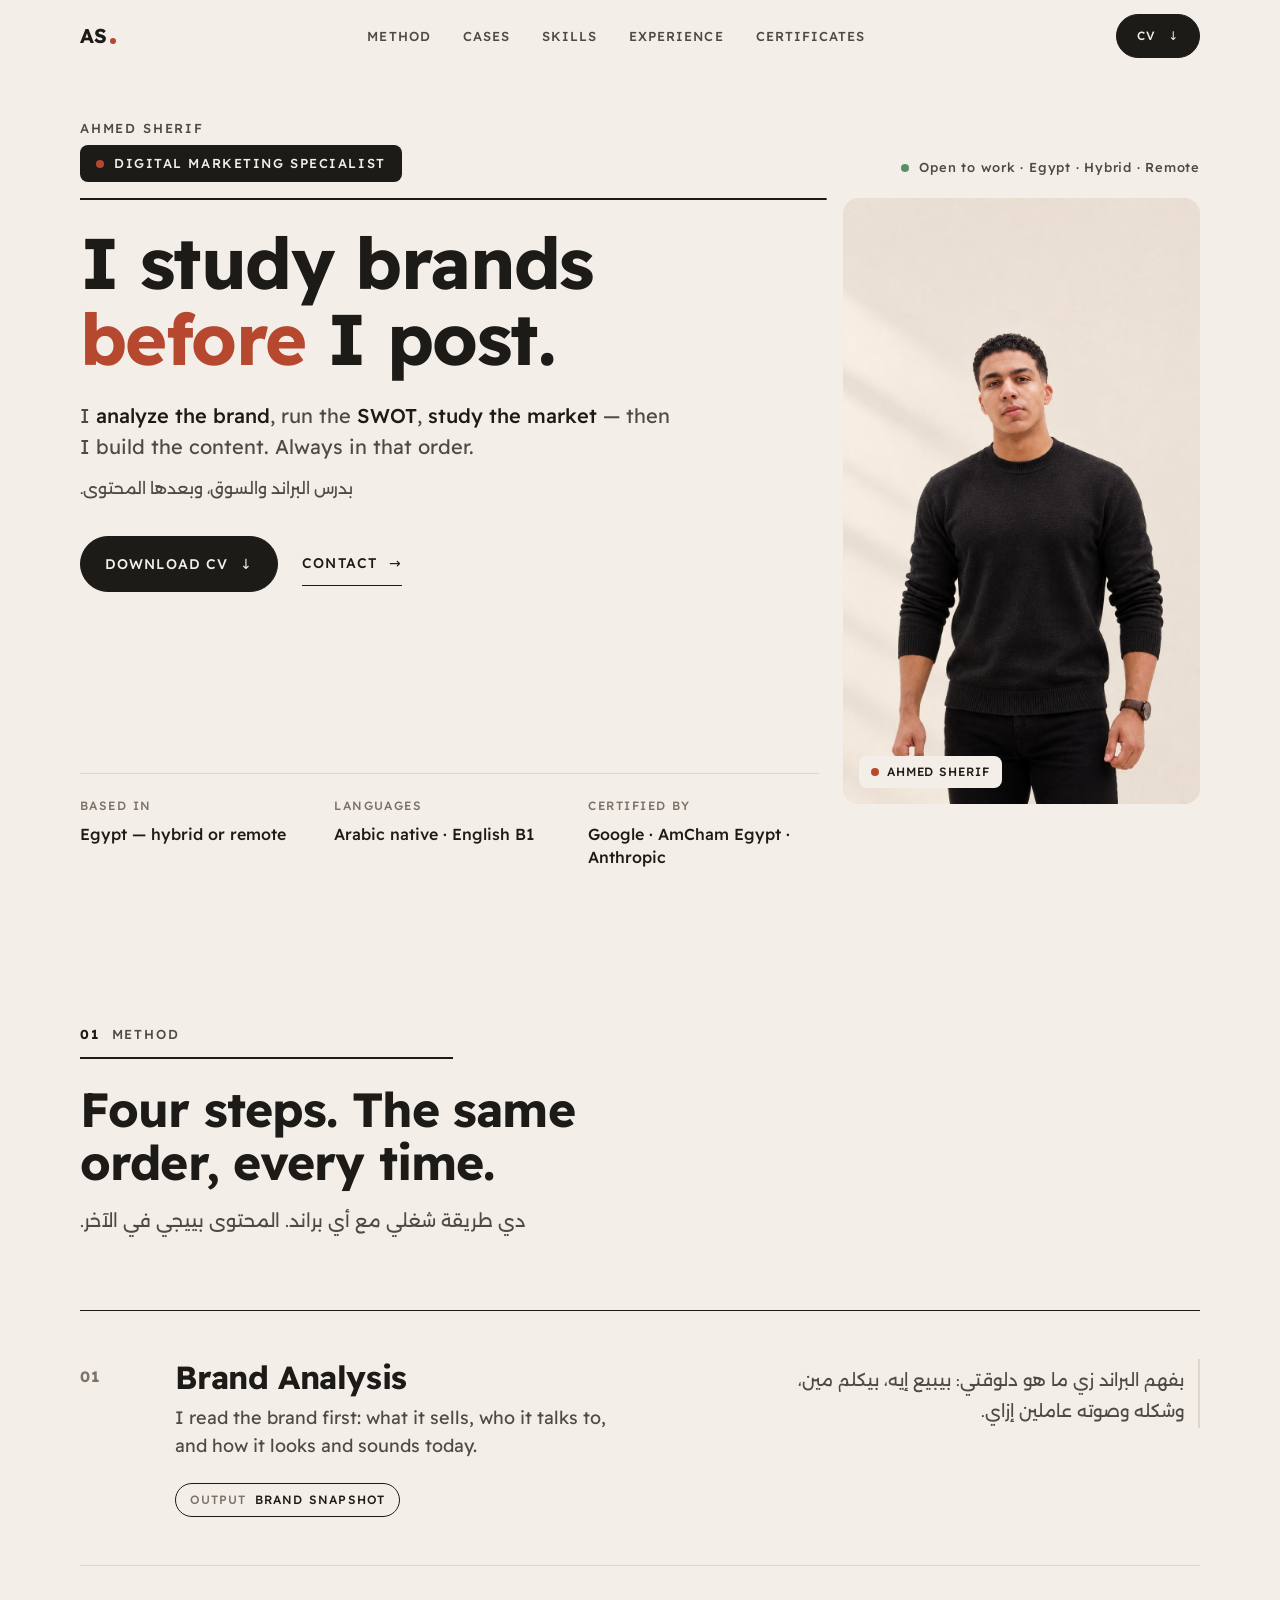
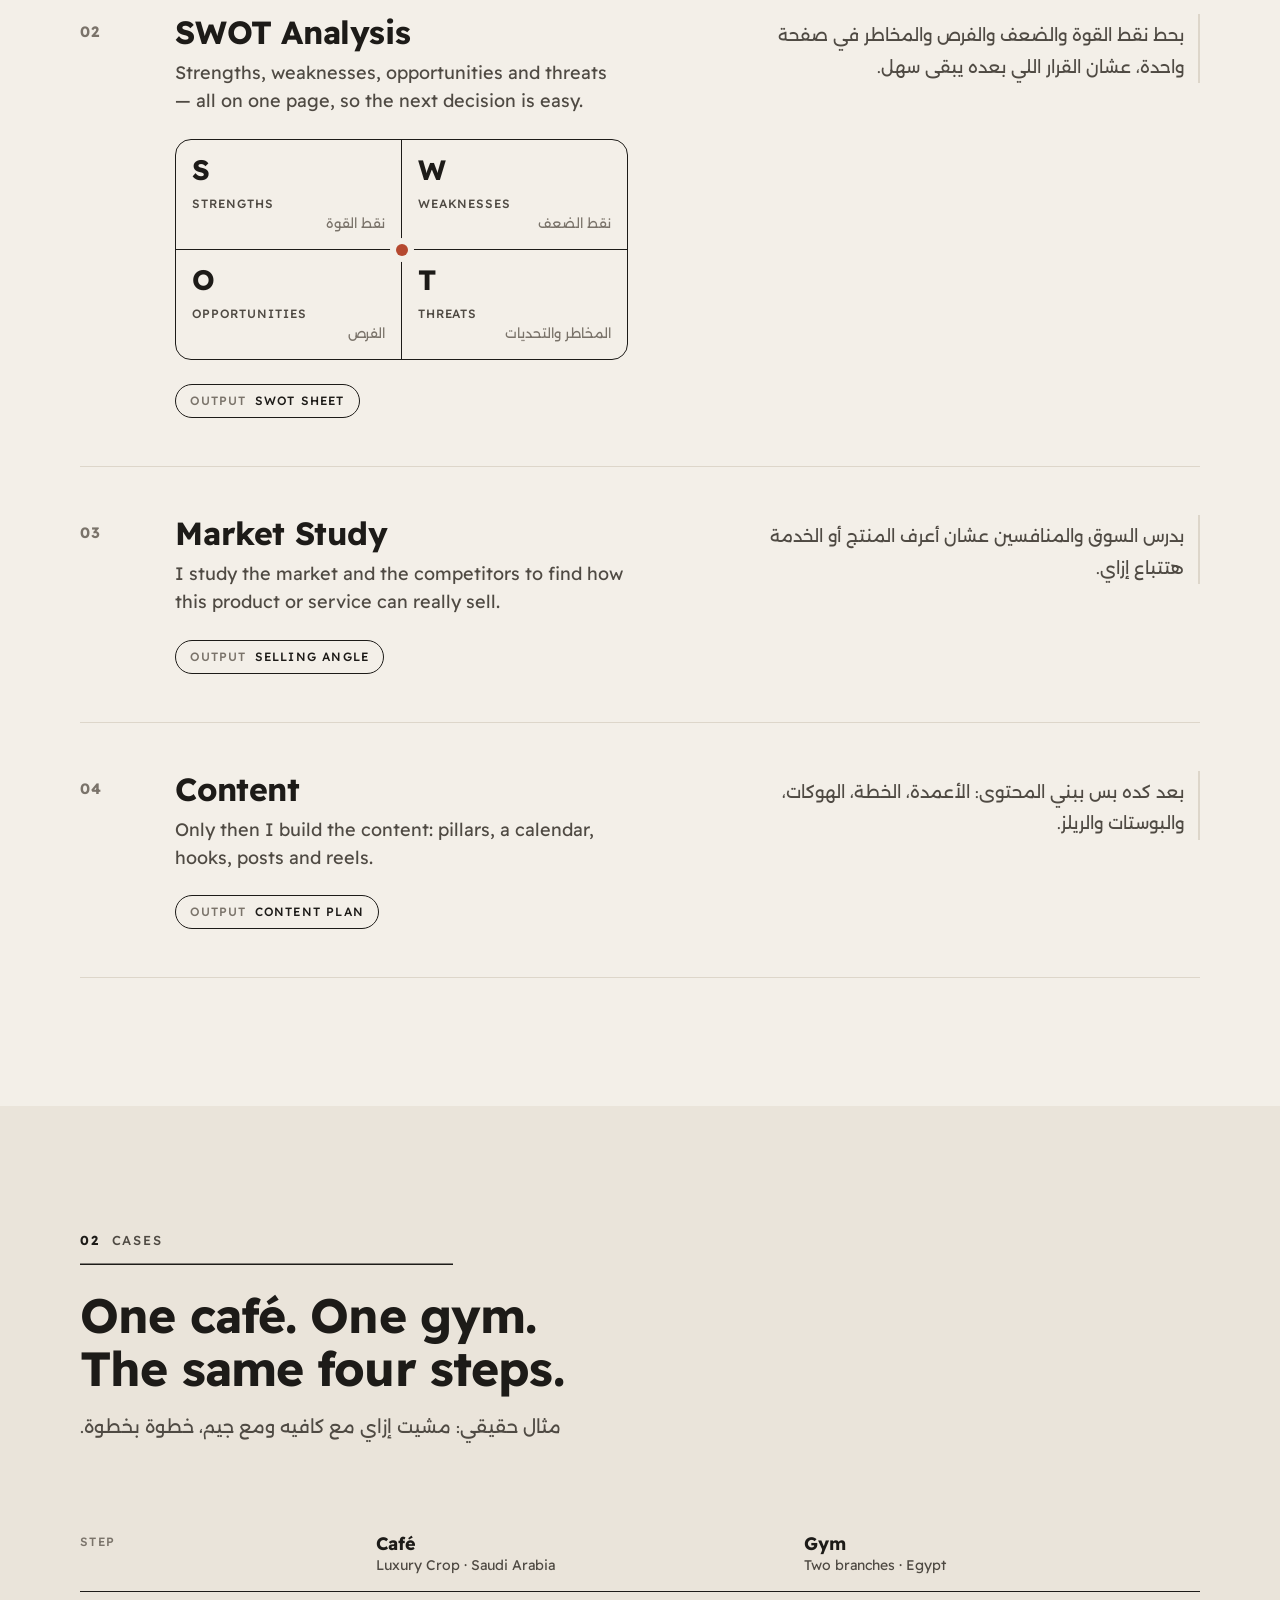
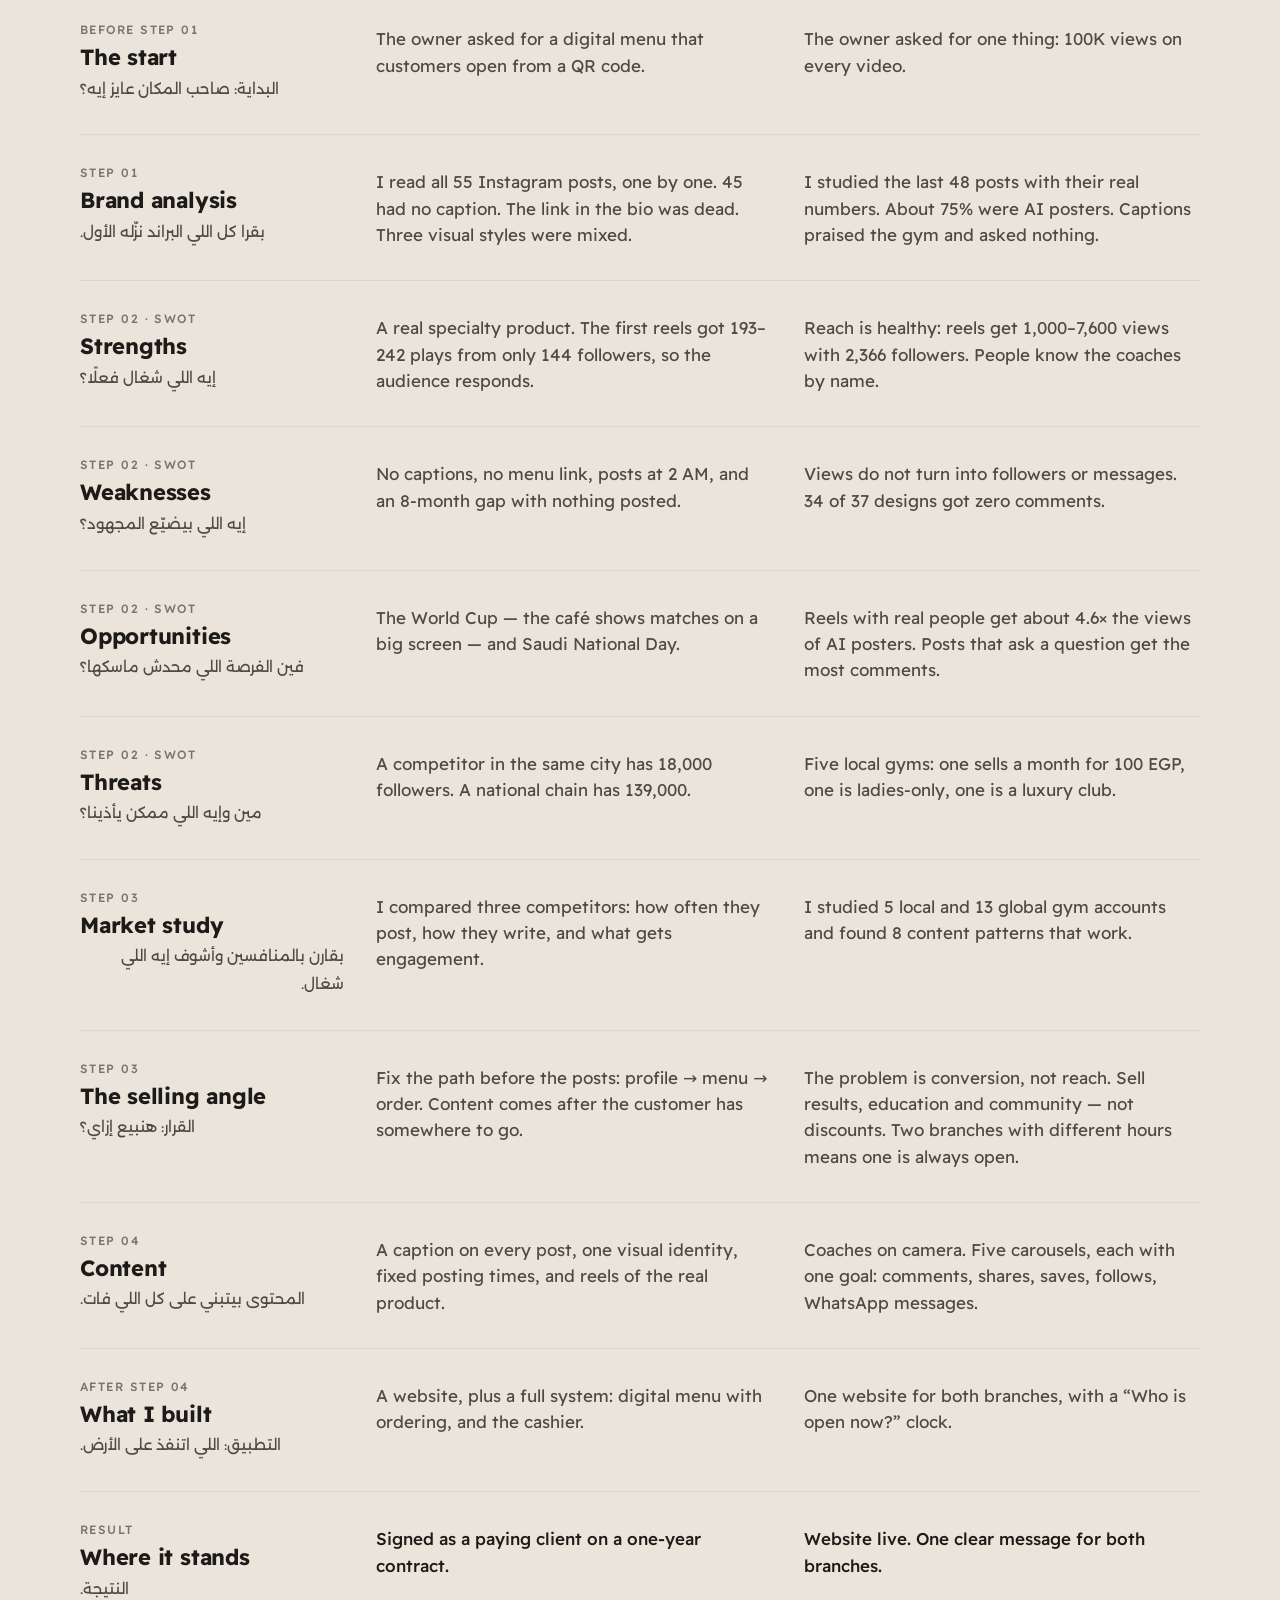
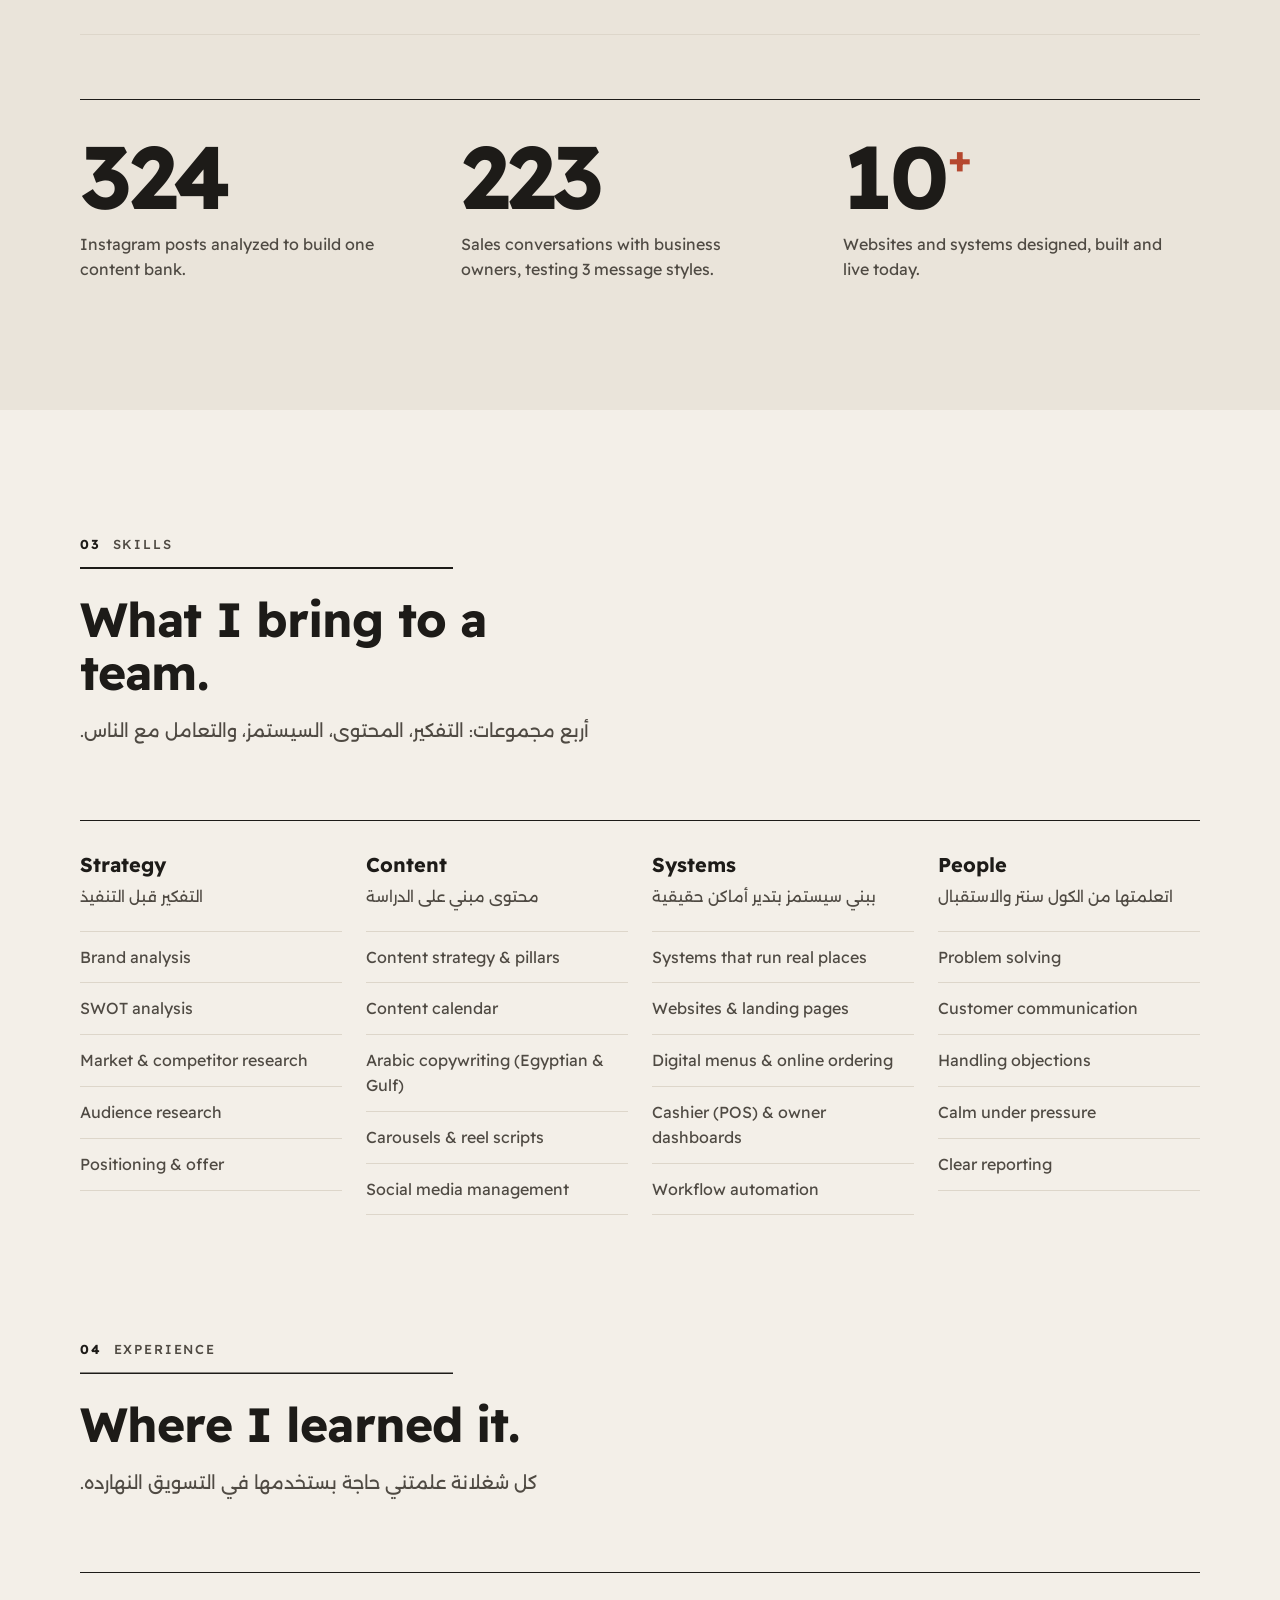
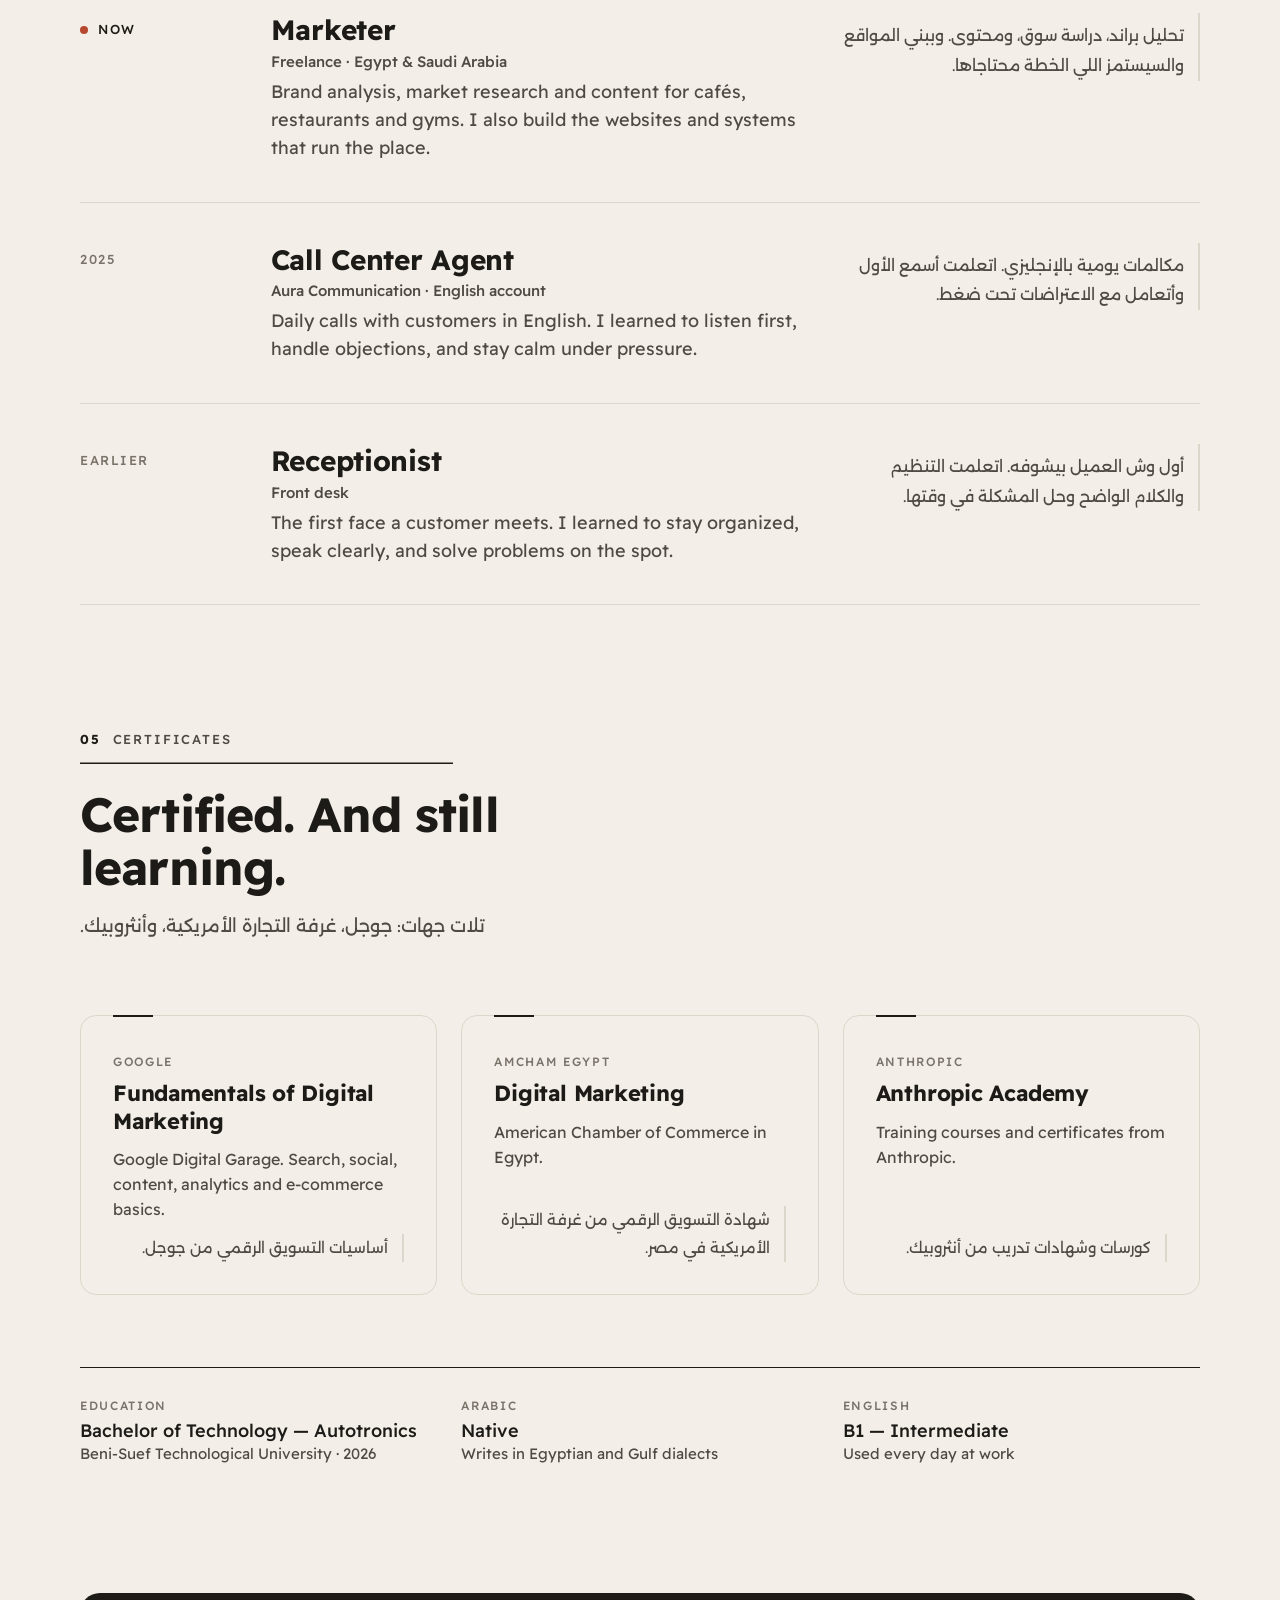
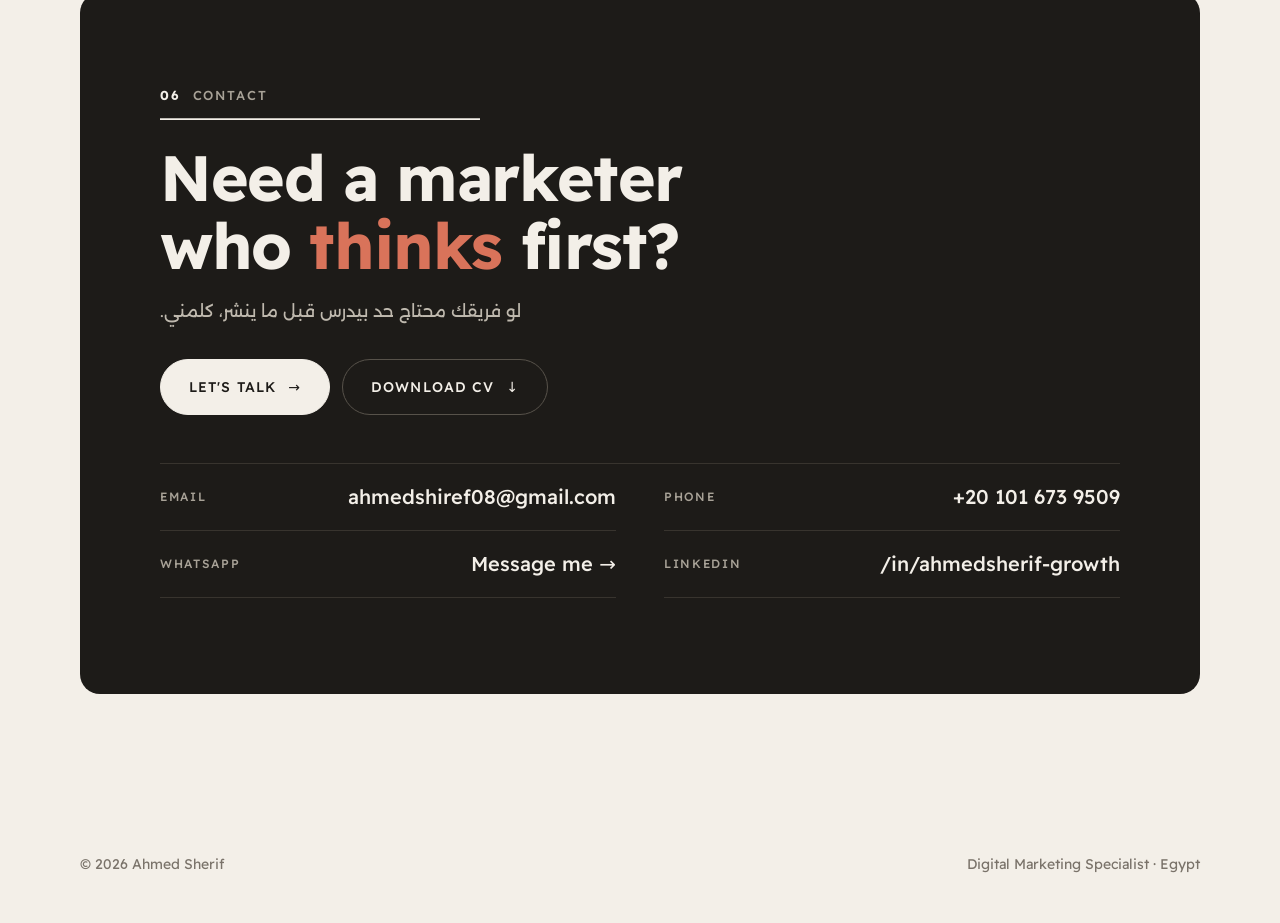
==== index.html @ 87a7d6fd "Ahmed Sherif — CV site (Digital Marketing Specialist) Co-Authored-By: Claude Sonnet 5.5 <noreply@ant" ====
<!doctype html>
<html lang="en" dir="ltr">
<head>
<meta charset="utf-8">
<meta name="viewport" content="width=device-width, initial-scale=1">
<title>Ahmed Sherif — Digital Marketing Specialist</title>
<meta name="description" content="Digital Marketing Specialist. I analyze the brand, run the SWOT, study the market, then build the content.">
<meta property="og:title" content="Ahmed Sherif — Digital Marketing Specialist">
<meta property="og:description" content="I study brands before I post. Brand analysis, SWOT, market study, then content.">
<meta property="og:type" content="profile">
<meta property="og:url" content="https://a7madshiref001-ctrl.github.io/ahmed-sherif-cv/">
<meta property="og:image" content="https://a7madshiref001-ctrl.github.io/ahmed-sherif-cv/assets/portrait.jpg">
<meta name="twitter:card" content="summary_large_image">
<meta name="theme-color" content="#F3EFE8">
<link rel="icon" href="data:image/svg+xml,%3Csvg xmlns='http://www.w3.org/2000/svg' viewBox='0 0 64 64'%3E%3Crect width='64' height='64' rx='14' fill='%231D1B18'/%3E%3Ctext x='12' y='43' font-family='Arial' font-weight='700' font-size='28' fill='%23F3EFE8'%3EAS%3C/text%3E%3Ccircle cx='53' cy='41' r='4' fill='%23B5482F'/%3E%3C/svg%3E">
<link rel="preload" href="assets/fonts/readexpro-latin-3.woff2" as="font" type="font/woff2" crossorigin>
<link rel="stylesheet" href="assets/fonts/fonts.css">
<script>document.documentElement.classList.add('js')</script>
<style>
:root{
  --black:#1D1B18; --bg:#F3EFE8; --accent:#B5482F;
  --text-2:#4F4A43; --caption:#7A736A; --surface:#EAE4DA; --line:#DDD6CA;
  --en:'Readex Pro',system-ui,-apple-system,'Segoe UI',sans-serif;
  --ar:'Alexandria','Readex Pro',system-ui,sans-serif;
  --m:24px; --container:1280px; --r:16px;
  --ease:cubic-bezier(.2,.7,.2,1);
}
@media (min-width:768px){:root{--m:60px}}
@media (min-width:1200px){:root{--m:80px}}

*,*::before,*::after{box-sizing:border-box}
html{scroll-behavior:smooth;-webkit-text-size-adjust:100%}
body{margin:0;background:var(--bg);color:var(--black);font-family:var(--en);font-size:18px;line-height:1.55;-webkit-font-smoothing:antialiased;overflow-x:hidden}
img{display:block;max-width:100%}
a{color:inherit;text-decoration:none}
h1,h2,h3,p,ul,ol,dl,dd,figure{margin:0;padding:0}
ul,ol{list-style:none}
:focus-visible{outline:2px solid var(--black);outline-offset:4px;border-radius:4px}
::selection{background:var(--black);color:var(--bg)}

.wrap{max-width:var(--container);margin-inline:auto;padding-inline:var(--m)}
.ar{font-family:var(--ar);direction:rtl;unicode-bidi:isolate;line-height:1.85;color:var(--text-2);font-size:16px}
.dot{display:inline-block;width:8px;height:8px;border-radius:50%;background:var(--accent);flex:none}

/* ───────── buttons ───────── */
.btn{display:inline-flex;align-items:center;gap:12px;min-height:56px;padding:0 28px;border-radius:999px;font:500 14px/1 var(--en);letter-spacing:.08em;text-transform:uppercase;white-space:nowrap;transition:background .25s var(--ease),color .25s var(--ease),border-color .25s var(--ease)}
.btn-primary{background:var(--black);color:var(--bg);border:1px solid var(--black)}
.btn-primary:hover{background:transparent;color:var(--black)}
.btn-ghost{border:1px solid var(--black)}
.btn-ghost:hover{background:var(--black);color:var(--bg)}
.btn-text{padding:0;min-height:44px;border-radius:0;border-bottom:1px solid var(--black)}
.btn .arw{display:inline-block;transition:transform .25s var(--ease)}
.btn:hover .arw{transform:translateX(4px)}
.btn:hover .arw.dn{transform:translateY(3px)}

/* ───────── nav ───────── */
.nav{position:fixed;inset:0 0 auto 0;z-index:50;transition:background .3s,border-color .3s;border-bottom:1px solid transparent}
.nav.stuck{background:rgba(243,239,232,.95);backdrop-filter:blur(8px);-webkit-backdrop-filter:blur(8px);border-color:var(--line)}
.nav .wrap{display:flex;align-items:center;justify-content:space-between;height:72px}
.mark{font:700 20px/1 var(--en);letter-spacing:.01em;display:inline-flex;align-items:baseline;gap:3px;min-height:44px;align-items:center}
.mark i{width:6px;height:6px;border-radius:50%;background:var(--accent);display:inline-block;transform:translateY(5px)}
.nav-links{display:none;gap:32px;font:500 13px/1 var(--en);letter-spacing:.08em;text-transform:uppercase}
.nav-links a{padding:16px 0;position:relative;color:var(--text-2);transition:color .2s}
.nav-links a:hover,.nav-links a.on{color:var(--black)}
.nav-links a.on::after{content:"";position:absolute;left:0;right:0;bottom:8px;height:2px;background:var(--accent)}
.nav .btn{min-height:44px;padding:0 20px;font-size:12px}
@media (min-width:960px){.nav-links{display:flex}}

/* ───────── hero ───────── */
.hero{position:relative;min-height:100vh;min-height:100svh;display:flex;flex-direction:column}
.hero>.wrap{width:100%}
.hero-top{height:22vh;height:22svh;min-height:176px;display:flex;align-items:flex-end;padding-bottom:16px}
.hero-top .wrap{width:100%;display:flex;align-items:flex-end;justify-content:space-between;gap:16px;flex-wrap:wrap}
.id{display:flex;flex-direction:column;gap:10px;align-items:flex-start}
.id-name{font:500 13px/1 var(--en);letter-spacing:.14em;text-transform:uppercase;color:var(--text-2)}
.label{display:inline-flex;align-items:center;gap:10px;background:var(--black);color:var(--bg);font:500 12px/1 var(--en);letter-spacing:.09em;white-space:nowrap;text-transform:uppercase;padding:11px 14px;border-radius:8px}
.status{display:none;align-items:center;gap:10px;font:500 13px/1 var(--en);letter-spacing:.06em;color:var(--text-2);padding-bottom:8px}
.status .dot{background:#5C8F68;animation:pulse 2.8s infinite}
@keyframes pulse{0%{box-shadow:0 0 0 0 rgba(92,143,104,.4)}70%,100%{box-shadow:0 0 0 8px rgba(92,143,104,0)}}
@media (min-width:768px){.status{display:inline-flex}.label{font-size:13px;padding:12px 16px;letter-spacing:.12em}}

.anchor{height:2px;background:var(--black);width:66.666%;transform-origin:left center}
.js .anchor{clip-path:inset(0 100% 0 0);transition:clip-path 1.1s var(--ease)}
.js .anchor.in{clip-path:inset(0 0 0 0)}

.hero-body{flex:1;display:grid;gap:40px;padding-top:24px;padding-bottom:48px;align-content:start}
.hero h1{font:700 clamp(40px,10.6vw,56px)/1.06 var(--en);letter-spacing:-.022em;max-width:11ch}
.hero h1 em{font-style:normal;color:var(--accent)}
.hero-sub{margin-top:24px;font-size:18px;line-height:1.55;color:var(--text-2);max-width:34em}
.hero-sub b{color:var(--black);font-weight:500}
.hero .ar{margin-top:12px;width:fit-content;max-width:100%}
.hero-cta{margin-top:32px;display:flex;flex-wrap:wrap;gap:16px 24px;align-items:center}
.hero-cta .btn-primary{padding:0 24px}
@media (max-width:399px){.hero-cta{gap:16px 18px}.hero-cta .btn-primary{padding:0 20px;gap:10px}}
.photo{position:relative;border-radius:var(--r);overflow:hidden;background:#EAE0D5;aspect-ratio:4/5;max-width:520px}
.photo img{width:100%;height:100%;object-fit:cover;object-position:50% 18%}
.photo figcaption{position:absolute;left:16px;bottom:16px;display:inline-flex;align-items:center;gap:8px;background:var(--bg);color:var(--black);font:500 12px/1 var(--en);letter-spacing:.08em;text-transform:uppercase;padding:10px 12px;border-radius:8px}

@media (min-width:960px){
  .hero-body{grid-template-columns:repeat(12,1fr);column-gap:24px;row-gap:0;padding-top:0;padding-bottom:0}
  .hero-text{grid-column:1 / span 8;grid-row:1;padding-top:24px;padding-bottom:40px}
  .hero h1{font-size:clamp(52px,5.6vw,76px);max-width:11.5ch}
  .hero-sub{font-size:20px;max-width:30em}
  .hero-photo{grid-column:9 / span 4;grid-row:1 / span 2;margin-top:-2px;display:flex}
  .hero-body{grid-template-rows:1fr auto}
  .photo{aspect-ratio:auto;max-width:none;width:100%;height:calc(78vh - 96px);height:calc(78svh - 96px);min-height:400px;max-height:640px}
  .photo img{object-position:50% 10%}
}

.facts{border-top:1px solid var(--line);display:grid;grid-template-columns:1fr}
.facts div{padding:20px 0;border-bottom:1px solid var(--line);display:flex;justify-content:space-between;gap:24px;align-items:baseline}
.facts dt{font:500 12px/1.4 var(--en);letter-spacing:.12em;text-transform:uppercase;color:var(--caption);white-space:nowrap;flex:none}
.facts dd{font:500 15px/1.4 var(--en);text-align:right}
@media (min-width:960px){
  .facts{grid-column:1 / span 8;grid-row:2;grid-template-columns:repeat(3,1fr);column-gap:24px;align-self:end}
  .facts div{flex-direction:column;justify-content:flex-start;gap:8px;border-bottom:0;padding:24px 0 32px}
  .facts dd{text-align:left;font-size:16px}
}

/* ───────── sections ───────── */
section{padding-block:64px;scroll-margin-top:72px}
@media (min-width:960px){section{padding-block:128px}}
.sec-head{margin-bottom:40px}
.sec-tag{display:flex;align-items:center;gap:12px;font:500 13px/1 var(--en);letter-spacing:.14em;text-transform:uppercase;color:var(--text-2);margin-bottom:16px}
.sec-tag b{font-weight:700;color:var(--black)}
.sec-head .anchor{width:33.333%;min-width:120px}
.sec-head h2{margin-top:24px;font:700 clamp(30px,7.4vw,48px)/1.1 var(--en);letter-spacing:-.018em;max-width:16ch}
.sec-head h2 em{font-style:normal}
.sec-head .ar{margin-top:16px;width:fit-content;max-width:36em;font-size:17px}
@media (min-width:960px){.sec-head{margin-bottom:72px}.sec-head .ar{font-size:18px}}

/* ───────── 01 method ───────── */
.steps{border-top:1px solid var(--black)}
.step{display:grid;gap:16px;border-bottom:1px solid var(--line);position:relative}
.step-n{font:700 15px/1 var(--en);letter-spacing:.08em;color:var(--caption);display:flex;align-items:center;gap:10px}
.step-n::after{content:"";width:24px;height:1px;background:var(--caption)}
.step h3{font:700 clamp(24px,5.6vw,32px)/1.15 var(--en);letter-spacing:-.012em}
.step p.en{color:var(--text-2);max-width:30em;margin-top:8px}
.note{text-align:right;border-inline-start:2px solid var(--line);padding-inline-start:14px}
.step{padding:28px 0}
.out{display:inline-flex;align-items:center;gap:8px;font:500 12px/1 var(--en);letter-spacing:.1em;text-transform:uppercase;border:1px solid var(--black);border-radius:999px;padding:10px 14px;width:fit-content;height:fit-content;white-space:nowrap}
.out span{color:var(--caption)}
@media (min-width:960px){
  .step{grid-template-columns:repeat(12,1fr);column-gap:24px;padding:48px 0;align-items:start;transition:background .3s}
  .step{row-gap:24px}
  .step-n{grid-column:1 / span 1;grid-row:1;padding-top:10px}
  .step-n::after{display:none}
  .step-main{grid-column:2 / span 5;grid-row:1}
  .step .ar{grid-column:8 / span 5;grid-row:1;padding-top:6px;font-size:17px}
  .step .out{grid-column:2 / span 5;grid-row:2}
  .step::before{content:"";position:absolute;left:0;top:-1px;height:2px;width:0;background:var(--accent);transition:width .5s var(--ease)}
  .step:hover::before{width:calc(100% / 12)}
}

.swot{margin-top:24px;display:grid;grid-template-columns:1fr 1fr;border:1px solid var(--black);border-radius:var(--r);position:relative;overflow:hidden;max-width:480px;background:var(--bg)}
.swot div{padding:16px;min-height:104px;display:flex;flex-direction:column;justify-content:space-between;gap:12px}
.swot div:nth-child(odd){border-right:1px solid var(--black)}
.swot div:nth-child(-n+2){border-bottom:1px solid var(--black)}
.swot b{font:700 28px/1 var(--en)}
.swot span{font:500 12px/1.3 var(--en);letter-spacing:.08em;text-transform:uppercase;color:var(--text-2)}
.swot small{display:block;font:400 13px/1.5 var(--ar);direction:rtl;text-align:right;color:var(--caption);letter-spacing:0;text-transform:none;margin-top:2px}
.swot::after{content:"";position:absolute;left:50%;top:50%;width:12px;height:12px;border-radius:50%;background:var(--accent);transform:translate(-50%,-50%);box-shadow:0 0 0 6px var(--bg)}

/* ───────── 02 proof ───────── */
.stats{display:grid;grid-template-columns:1fr;border-top:1px solid var(--black)}
.stat{padding:28px 0;border-bottom:1px solid var(--line)}
.stat b{display:block;font:700 clamp(56px,15vw,88px)/1 var(--en);letter-spacing:-.03em}
.stat b sup{font-size:.45em;color:var(--accent);vertical-align:top;position:relative;top:.18em;margin-left:2px}
.stat p{margin-top:12px;color:var(--text-2);max-width:20em;font-size:16px}
@media (min-width:768px){
  .stats{grid-template-columns:repeat(3,1fr);column-gap:24px}
  .stat{border-bottom:0;padding:32px 0 0}
}
.ptable{border-top:1px solid var(--black)}
.pt-switch{position:sticky;top:72px;z-index:5;display:grid;grid-template-columns:1fr 1fr;gap:6px;padding:10px 0;background:var(--surface);border-bottom:1px solid var(--line)}
.pt-switch button{appearance:none;border:1px solid var(--black);background:transparent;color:var(--black);font:500 13px/1 var(--en);letter-spacing:.1em;text-transform:uppercase;min-height:44px;border-radius:999px;cursor:pointer;transition:background .2s,color .2s}
.pt-switch button[aria-pressed="true"]{background:var(--black);color:var(--bg)}
html:not(.js) .pt-switch{display:none}
.pt-head{display:none}
.pt-row{padding:24px 0;border-bottom:1px solid var(--line)}
.pt-k{display:block;font:500 12px/1 var(--en);letter-spacing:.12em;text-transform:uppercase;color:var(--caption)}
.pt-step h3{font:700 22px/1.2 var(--en);letter-spacing:-.01em;margin-top:8px}
.pt-step .ar{font-size:15px;margin-top:4px;width:fit-content;max-width:100%}
.pt-cell{margin-top:14px}
.pt-cell p{color:var(--text-2);font-size:17px;line-height:1.55}
.pt-lab{display:inline-block;font:500 12px/1 var(--en);letter-spacing:.12em;text-transform:uppercase;color:var(--black);margin-bottom:6px}
.pt-result .pt-cell p{color:var(--black);font-weight:500}
@media (max-width:899px){
  .ptable[data-show="cafe"] .c-gym,.ptable[data-show="gym"] .c-cafe{display:none}
  .ptable[data-show] .pt-lab{display:none}
}
@media (min-width:900px){
  .pt-switch{display:none}
  .pt-head,.pt-row{display:grid;grid-template-columns:minmax(0,3fr) minmax(0,4.5fr) minmax(0,4.5fr);column-gap:32px}
  .pt-head{position:sticky;top:72px;z-index:5;background:var(--surface);padding:16px 0;border-bottom:1px solid var(--black);font:400 14px/1.4 var(--en);color:var(--text-2)}
  .pt-head span:first-child{font:500 12px/1.6 var(--en);letter-spacing:.12em;text-transform:uppercase;color:var(--caption)}
  .pt-head b{display:block;font:700 18px/1.3 var(--en);color:var(--black)}
  .pt-row{padding:32px 0;align-items:start}
  .pt-cell{margin-top:0;padding-top:2px}
  .pt-lab{display:none}
  .ptable{border-top:0}
}

/* ───────── 03 skills ───────── */
.skills{display:grid;gap:40px;border-top:1px solid var(--black);padding-top:32px}
.skill h3{font:700 20px/1.2 var(--en);display:flex;align-items:center;gap:10px}
.skill .ar{font-size:15px;margin-top:6px;width:fit-content}
.skill ul{margin-top:20px}
.skill li{padding:13px 0;border-bottom:1px solid var(--line);font-size:16px;color:var(--text-2)}
.skill li:first-child{border-top:1px solid var(--line)}
@media (min-width:640px){.skills{grid-template-columns:repeat(2,1fr);column-gap:24px}}
@media (min-width:1100px){.skills{grid-template-columns:repeat(4,1fr)}}

/* ───────── 04 experience ───────── */
.xp{border-top:1px solid var(--black)}
.job{display:grid;gap:10px;padding:32px 0;border-bottom:1px solid var(--line)}
.job-when{font:500 13px/1 var(--en);letter-spacing:.12em;text-transform:uppercase;color:var(--caption);display:flex;align-items:center;gap:10px}
.job.now .job-when{color:var(--black)}
.job h3{font:700 clamp(22px,5.2vw,28px)/1.2 var(--en);letter-spacing:-.01em}
.job-where{font:500 15px/1.4 var(--en);color:var(--text-2);margin-top:4px}
.job p.en{color:var(--text-2);max-width:32em;margin-top:6px}
.job .ar{font-size:15px}
@media (min-width:960px){
  .job{grid-template-columns:repeat(12,1fr);column-gap:24px;padding:40px 0;align-items:start}
  .job-when{grid-column:1 / span 2;padding-top:10px}
  .job-main{grid-column:3 / span 6}
  .job .ar{grid-column:9 / span 4;padding-top:8px;font-size:16px}
}

/* ───────── 05 certificates ───────── */
.certs{display:grid;gap:24px}
.cert{border:1px solid var(--line);border-radius:var(--r);padding:24px;display:flex;flex-direction:column;gap:12px;position:relative;transition:border-color .3s}
.cert:hover{border-color:var(--black)}
.cert::before{content:"";position:absolute;left:24px;top:-1px;width:40px;height:2px;background:var(--black)}
.cert-by{font:500 12px/1 var(--en);letter-spacing:.14em;text-transform:uppercase;color:var(--caption);margin-top:8px}
.cert h3{font:700 22px/1.25 var(--en);letter-spacing:-.01em}
.cert p.en{color:var(--text-2);font-size:16px}
.cert .ar{margin-top:auto;font-size:15px}
@media (min-width:960px){.certs{grid-template-columns:repeat(3,1fr)}.cert{padding:32px;min-height:240px}.cert::before{left:32px}}
.edu{margin-top:48px;display:grid;gap:0;border-top:1px solid var(--black)}
.edu div{padding:24px 0;border-bottom:1px solid var(--line);display:grid;gap:6px;align-content:start}
.edu dt{font:500 12px/1 var(--en);letter-spacing:.14em;text-transform:uppercase;color:var(--caption)}
.edu dd{font:500 18px/1.4 var(--en)}
.edu dd small{display:block;font:400 15px/1.5 var(--en);color:var(--text-2)}
@media (min-width:960px){.edu{grid-template-columns:repeat(3,1fr);column-gap:24px;margin-top:72px}.edu div{border-bottom:0;padding:32px 0 0}}

/* ───────── 06 contact ───────── */
.cta{background:var(--black);color:var(--bg);border-radius:20px;padding:40px 20px;position:relative;overflow:hidden}
.cta .sec-tag{color:#A8A297}.cta .sec-tag b{color:var(--bg)}
.cta .anchor{background:var(--bg);width:33.333%;min-width:120px}
.cta h2{margin-top:24px;font:700 clamp(32px,8vw,64px)/1.06 var(--en);letter-spacing:-.022em;max-width:13ch}
.cta h2 em{font-style:normal;color:#D9735A}
.cta .ar{color:#BFB9AE;margin-top:16px;width:fit-content;font-size:17px}
.cta-row{margin-top:32px;display:flex;flex-wrap:wrap;gap:12px}
@media (max-width:479px){.cta-row .btn{flex:1 1 100%;justify-content:center}}
.cta .btn-primary{background:var(--bg);color:var(--black);border-color:var(--bg)}
.cta .btn-primary:hover{background:transparent;color:var(--bg)}
.cta .btn-ghost{border-color:#57524A;color:var(--bg)}
.cta .btn-ghost:hover{background:var(--bg);color:var(--black);border-color:var(--bg)}
.links{margin-top:48px;border-top:1px solid #38342E;display:grid}
.links a{display:flex;justify-content:space-between;align-items:center;gap:16px;padding:20px 0;border-bottom:1px solid #38342E;min-height:64px;transition:padding .3s var(--ease)}
.links a:hover{padding-left:12px}
.links span{font:500 12px/1 var(--en);letter-spacing:.14em;text-transform:uppercase;color:#A8A297}
.links b{font:500 clamp(14px,4vw,20px)/1.3 var(--en);text-align:right;overflow-wrap:anywhere;min-width:0}
.links span{flex:none}
@media (min-width:960px){.cta{padding:96px 80px}.links{grid-template-columns:repeat(2,1fr);column-gap:48px}}
footer{padding:32px 0 48px;font:400 14px/1.5 var(--en);color:var(--caption)}
footer .wrap{display:flex;justify-content:space-between;gap:16px;flex-wrap:wrap}

/* ───────── side index ───────── */
.rail{display:none}
@media (min-width:1360px){
  .rail{display:flex;flex-direction:column;gap:4px;position:fixed;right:20px;top:50%;transform:translateY(-50%);z-index:40}
  .rail a{font:500 11px/1 var(--en);letter-spacing:.06em;color:var(--caption);padding:9px 6px;display:flex;align-items:center;gap:8px;justify-content:flex-end;transition:color .2s}
  .rail a::after{content:"";width:8px;height:1px;background:currentColor;transition:width .3s var(--ease),background .2s}
  .rail a.on{color:var(--black)}
  .rail a.on::after{width:20px;height:2px;background:var(--accent)}
}

/* ───────── reveal ───────── */
.js .rv{opacity:0;transform:translateY(18px);transition:opacity .8s var(--ease),transform .8s var(--ease);transition-delay:var(--d,0s)}
.js .rv.in{opacity:1;transform:none}
@media (prefers-reduced-motion:reduce){
  html{scroll-behavior:auto}
  .js .rv,.js .anchor{opacity:1;transform:none;clip-path:none;transition:none}
  .status .dot{animation:none}
}
@media print{.nav,.rail{display:none}.js .rv,.js .anchor{opacity:1;transform:none;clip-path:none}}
</style>
</head>
<body>

<header class="nav" id="nav">
  <div class="wrap">
    <a class="mark" href="#top" aria-label="Ahmed Sherif — home">AS<i></i></a>
    <nav class="nav-links" aria-label="Sections">
      <a href="#method">Method</a>
      <a href="#proof">Cases</a>
      <a href="#skills">Skills</a>
      <a href="#experience">Experience</a>
      <a href="#certificates">Certificates</a>
    </nav>
    <a class="btn btn-primary" href="assets/Ahmed_Sherif_CV.pdf" download>CV <span class="arw dn">↓</span></a>
  </div>
</header>

<nav class="rail" aria-hidden="true">
  <a href="#top">00</a><a href="#method">01</a><a href="#proof">02</a><a href="#skills">03</a><a href="#experience">04</a><a href="#certificates">05</a><a href="#contact">06</a>
</nav>

<main id="top">

<!-- ═════════ HERO ═════════ -->
<div class="hero" data-sec="top">
  <div class="hero-top">
    <div class="wrap">
      <div class="id">
        <span class="id-name">Ahmed Sherif</span>
        <span class="label"><span class="dot"></span>Digital Marketing Specialist</span>
      </div>
      <span class="status"><span class="dot"></span>Open to work · Egypt · Hybrid · Remote</span>
    </div>
  </div>
  <div class="wrap"><div class="anchor"></div></div>

  <div class="wrap hero-body">
    <div class="hero-text">
      <h1 class="rv">I study brands <em>before</em> I post.</h1>
      <p class="hero-sub rv" style="--d:.08s">I <b>analyze the brand</b>, run the <b>SWOT</b>, <b>study the market</b> — then I build the content. Always in that order.</p>
      <p class="ar rv" lang="ar" style="--d:.14s">بدرس البراند والسوق، وبعدها المحتوى.</p>
      <div class="hero-cta rv" style="--d:.2s">
        <a class="btn btn-primary" href="assets/Ahmed_Sherif_CV.pdf" download>Download CV <span class="arw dn">↓</span></a>
        <a class="btn btn-text" href="#contact">Contact <span class="arw">→</span></a>
      </div>
    </div>
    <div class="hero-photo rv" style="--d:.12s">
      <figure class="photo">
        <img src="assets/portrait.jpg" width="1024" height="1536" alt="Portrait of Ahmed Sherif in a black sweater" fetchpriority="high">
        <figcaption><span class="dot"></span>Ahmed Sherif</figcaption>
      </figure>
    </div>
    <dl class="facts rv" style="--d:.28s">
      <div><dt>Based in</dt><dd>Egypt — hybrid or remote</dd></div>
      <div><dt>Languages</dt><dd>Arabic native · English B1</dd></div>
      <div><dt>Certified by</dt><dd>Google · AmCham Egypt · Anthropic</dd></div>
    </dl>
  </div>
</div>

<!-- ═════════ 01 METHOD ═════════ -->
<section id="method" data-sec="method">
  <div class="wrap">
    <div class="sec-head">
      <div class="sec-tag"><b>01</b> Method</div>
      <div class="anchor"></div>
      <h2 class="rv">Four steps. The <em>same</em> order, every time.</h2>
      <p class="ar rv" lang="ar" style="--d:.08s">دي طريقة شغلي مع أي براند. المحتوى بييجي في الآخر.</p>
    </div>

    <ol class="steps">
      <li class="step rv">
        <span class="step-n">01</span>
        <div class="step-main">
          <h3>Brand Analysis</h3>
          <p class="en">I read the brand first: what it sells, who it talks to, and how it looks and sounds today.</p>
        </div>
        <p class="ar note" lang="ar">بفهم البراند زي ما هو دلوقتي: بيبيع إيه، بيكلم مين، وشكله وصوته عاملين إزاي.</p>
        <span class="out"><span>Output</span> Brand snapshot</span>
      </li>
      <li class="step rv">
        <span class="step-n">02</span>
        <div class="step-main">
          <h3>SWOT Analysis</h3>
          <p class="en">Strengths, weaknesses, opportunities and threats — all on one page, so the next decision is easy.</p>
          <div class="swot" aria-label="SWOT grid">
            <div><b>S</b><span>Strengths<small lang="ar">نقط القوة</small></span></div>
            <div><b>W</b><span>Weaknesses<small lang="ar">نقط الضعف</small></span></div>
            <div><b>O</b><span>Opportunities<small lang="ar">الفرص</small></span></div>
            <div><b>T</b><span>Threats<small lang="ar">المخاطر والتحديات</small></span></div>
          </div>
        </div>
        <p class="ar note" lang="ar">بحط نقط القوة والضعف والفرص والمخاطر في صفحة واحدة، عشان القرار اللي بعده يبقى سهل.</p>
        <span class="out"><span>Output</span> SWOT sheet</span>
      </li>
      <li class="step rv">
        <span class="step-n">03</span>
        <div class="step-main">
          <h3>Market Study</h3>
          <p class="en">I study the market and the competitors to find how this product or service can really sell.</p>
        </div>
        <p class="ar note" lang="ar">بدرس السوق والمنافسين عشان أعرف المنتج أو الخدمة هتتباع إزاي.</p>
        <span class="out"><span>Output</span> Selling angle</span>
      </li>
      <li class="step rv">
        <span class="step-n">04</span>
        <div class="step-main">
          <h3>Content</h3>
          <p class="en">Only then I build the content: pillars, a calendar, hooks, posts and reels.</p>
        </div>
        <p class="ar note" lang="ar">بعد كده بس ببني المحتوى: الأعمدة، الخطة، الهوكات، والبوستات والريلز.</p>
        <span class="out"><span>Output</span> Content plan</span>
      </li>
    </ol>
  </div>
</section>

<!-- ═════════ 02 PROOF ═════════ -->
<section id="proof" data-sec="proof" style="background:var(--surface)">
  <div class="wrap">
    <div class="sec-head">
      <div class="sec-tag"><b>02</b> Cases</div>
      <div class="anchor"></div>
      <h2 class="rv">One café. One gym. The same four steps.</h2>
      <p class="ar rv" lang="ar" style="--d:.08s">مثال حقيقي: مشيت إزاي مع كافيه ومع جيم، خطوة بخطوة.</p>
    </div>

    <div class="ptable" id="ptable">
      <div class="pt-switch" role="group" aria-label="Choose a case">
        <button type="button" data-case="cafe" aria-pressed="true">Café</button>
        <button type="button" data-case="gym" aria-pressed="false">Gym</button>
      </div>
      <div class="pt-head" aria-hidden="true">
        <span>Step</span>
        <span><b>Café</b> Luxury Crop · Saudi Arabia</span>
        <span><b>Gym</b> Two branches · Egypt</span>
      </div>
      <div class="pt-row">
        <div class="pt-step"><span class="pt-k">Before step 01</span><h3>The start</h3><p class="ar" lang="ar">البداية: صاحب المكان عايز إيه؟</p></div>
        <div class="pt-cell c-cafe"><span class="pt-lab">Café</span><p>The owner asked for a digital menu that customers open from a QR code.</p></div>
        <div class="pt-cell c-gym"><span class="pt-lab">Gym</span><p>The owner asked for one thing: 100K views on every video.</p></div>
      </div>
      <div class="pt-row">
        <div class="pt-step"><span class="pt-k">Step 01</span><h3>Brand analysis</h3><p class="ar" lang="ar">بقرا كل اللي البراند نزّله الأول.</p></div>
        <div class="pt-cell c-cafe"><span class="pt-lab">Café</span><p>I read all 55 Instagram posts, one by one. 45 had no caption. The link in the bio was dead. Three visual styles were mixed.</p></div>
        <div class="pt-cell c-gym"><span class="pt-lab">Gym</span><p>I studied the last 48 posts with their real numbers. About 75% were AI posters. Captions praised the gym and asked nothing.</p></div>
      </div>
      <div class="pt-row">
        <div class="pt-step"><span class="pt-k">Step 02 · SWOT</span><h3>Strengths</h3><p class="ar" lang="ar">إيه اللي شغال فعلًا؟</p></div>
        <div class="pt-cell c-cafe"><span class="pt-lab">Café</span><p>A real specialty product. The first reels got 193–242 plays from only 144 followers, so the audience responds.</p></div>
        <div class="pt-cell c-gym"><span class="pt-lab">Gym</span><p>Reach is healthy: reels get 1,000–7,600 views with 2,366 followers. People know the coaches by name.</p></div>
      </div>
      <div class="pt-row">
        <div class="pt-step"><span class="pt-k">Step 02 · SWOT</span><h3>Weaknesses</h3><p class="ar" lang="ar">إيه اللي بيضيّع المجهود؟</p></div>
        <div class="pt-cell c-cafe"><span class="pt-lab">Café</span><p>No captions, no menu link, posts at 2 AM, and an 8-month gap with nothing posted.</p></div>
        <div class="pt-cell c-gym"><span class="pt-lab">Gym</span><p>Views do not turn into followers or messages. 34 of 37 designs got zero comments.</p></div>
      </div>
      <div class="pt-row">
        <div class="pt-step"><span class="pt-k">Step 02 · SWOT</span><h3>Opportunities</h3><p class="ar" lang="ar">فين الفرصة اللي محدش ماسكها؟</p></div>
        <div class="pt-cell c-cafe"><span class="pt-lab">Café</span><p>The World Cup — the café shows matches on a big screen — and Saudi National Day.</p></div>
        <div class="pt-cell c-gym"><span class="pt-lab">Gym</span><p>Reels with real people get about 4.6× the views of AI posters. Posts that ask a question get the most comments.</p></div>
      </div>
      <div class="pt-row">
        <div class="pt-step"><span class="pt-k">Step 02 · SWOT</span><h3>Threats</h3><p class="ar" lang="ar">مين وإيه اللي ممكن يأذينا؟</p></div>
        <div class="pt-cell c-cafe"><span class="pt-lab">Café</span><p>A competitor in the same city has 18,000 followers. A national chain has 139,000.</p></div>
        <div class="pt-cell c-gym"><span class="pt-lab">Gym</span><p>Five local gyms: one sells a month for 100 EGP, one is ladies-only, one is a luxury club.</p></div>
      </div>
      <div class="pt-row">
        <div class="pt-step"><span class="pt-k">Step 03</span><h3>Market study</h3><p class="ar" lang="ar">بقارن بالمنافسين وأشوف إيه اللي شغال.</p></div>
        <div class="pt-cell c-cafe"><span class="pt-lab">Café</span><p>I compared three competitors: how often they post, how they write, and what gets engagement.</p></div>
        <div class="pt-cell c-gym"><span class="pt-lab">Gym</span><p>I studied 5 local and 13 global gym accounts and found 8 content patterns that work.</p></div>
      </div>
      <div class="pt-row">
        <div class="pt-step"><span class="pt-k">Step 03</span><h3>The selling angle</h3><p class="ar" lang="ar">القرار: هنبيع إزاي؟</p></div>
        <div class="pt-cell c-cafe"><span class="pt-lab">Café</span><p>Fix the path before the posts: profile → menu → order. Content comes after the customer has somewhere to go.</p></div>
        <div class="pt-cell c-gym"><span class="pt-lab">Gym</span><p>The problem is conversion, not reach. Sell results, education and community — not discounts. Two branches with different hours means one is always open.</p></div>
      </div>
      <div class="pt-row">
        <div class="pt-step"><span class="pt-k">Step 04</span><h3>Content</h3><p class="ar" lang="ar">المحتوى بيتبني على كل اللي فات.</p></div>
        <div class="pt-cell c-cafe"><span class="pt-lab">Café</span><p>A caption on every post, one visual identity, fixed posting times, and reels of the real product.</p></div>
        <div class="pt-cell c-gym"><span class="pt-lab">Gym</span><p>Coaches on camera. Five carousels, each with one goal: comments, shares, saves, follows, WhatsApp messages.</p></div>
      </div>
      <div class="pt-row">
        <div class="pt-step"><span class="pt-k">After step 04</span><h3>What I built</h3><p class="ar" lang="ar">التطبيق: اللي اتنفذ على الأرض.</p></div>
        <div class="pt-cell c-cafe"><span class="pt-lab">Café</span><p>A website, plus a full system: digital menu with ordering, and the cashier.</p></div>
        <div class="pt-cell c-gym"><span class="pt-lab">Gym</span><p>One website for both branches, with a “Who is open now?” clock.</p></div>
      </div>
      <div class="pt-row pt-result">
        <div class="pt-step"><span class="pt-k">Result</span><h3>Where it stands</h3><p class="ar" lang="ar">النتيجة.</p></div>
        <div class="pt-cell c-cafe"><span class="pt-lab">Café</span><p>Signed as a paying client on a one-year contract.</p></div>
        <div class="pt-cell c-gym"><span class="pt-lab">Gym</span><p>Website live. One clear message for both branches.</p></div>
      </div>
    </div>

    <div class="stats" style="margin-top:64px">
      <div class="stat rv"><b data-count="324">324</b><p>Instagram posts analyzed to build one content bank.</p></div>
      <div class="stat rv" style="--d:.08s"><b data-count="223">223</b><p>Sales conversations with business owners, testing 3 message styles.</p></div>
      <div class="stat rv" style="--d:.16s"><b><span data-count="10">10</span><sup>+</sup></b><p>Websites and systems designed, built and live today.</p></div>
    </div>
  </div>
</section>

<!-- ═════════ 03 SKILLS ═════════ -->
<section id="skills" data-sec="skills">
  <div class="wrap">
    <div class="sec-head">
      <div class="sec-tag"><b>03</b> Skills</div>
      <div class="anchor"></div>
      <h2 class="rv">What I bring to a <em>team</em>.</h2>
      <p class="ar rv" lang="ar" style="--d:.08s">أربع مجموعات: التفكير، المحتوى، السيستمز، والتعامل مع الناس.</p>
    </div>
    <div class="skills">
      <div class="skill rv">
        <h3>Strategy</h3>
        <p class="ar" lang="ar">التفكير قبل التنفيذ</p>
        <ul><li>Brand analysis</li><li>SWOT analysis</li><li>Market &amp; competitor research</li><li>Audience research</li><li>Positioning &amp; offer</li></ul>
      </div>
      <div class="skill rv" style="--d:.06s">
        <h3>Content</h3>
        <p class="ar" lang="ar">محتوى مبني على الدراسة</p>
        <ul><li>Content strategy &amp; pillars</li><li>Content calendar</li><li>Arabic copywriting (Egyptian &amp; Gulf)</li><li>Carousels &amp; reel scripts</li><li>Social media management</li></ul>
      </div>
      <div class="skill rv" style="--d:.12s">
        <h3>Systems</h3>
        <p class="ar" lang="ar">ببني سيستمز بتدير أماكن حقيقية</p>
        <ul><li>Systems that run real places</li><li>Websites &amp; landing pages</li><li>Digital menus &amp; online ordering</li><li>Cashier (POS) &amp; owner dashboards</li><li>Workflow automation</li></ul>
      </div>
      <div class="skill rv" style="--d:.18s">
        <h3>People</h3>
        <p class="ar" lang="ar">اتعلمتها من الكول سنتر والاستقبال</p>
        <ul><li>Problem solving</li><li>Customer communication</li><li>Handling objections</li><li>Calm under pressure</li><li>Clear reporting</li></ul>
      </div>
    </div>
  </div>
</section>

<!-- ═════════ 04 EXPERIENCE ═════════ -->
<section id="experience" data-sec="experience" style="padding-top:0">
  <div class="wrap">
    <div class="sec-head">
      <div class="sec-tag"><b>04</b> Experience</div>
      <div class="anchor"></div>
      <h2 class="rv">Where I <em>learned</em> it.</h2>
      <p class="ar rv" lang="ar" style="--d:.08s">كل شغلانة علمتني حاجة بستخدمها في التسويق النهارده.</p>
    </div>
    <div class="xp">
      <article class="job now rv">
        <span class="job-when"><span class="dot"></span>Now</span>
        <div class="job-main">
          <h3>Marketer</h3>
          <p class="job-where">Freelance · Egypt &amp; Saudi Arabia</p>
          <p class="en">Brand analysis, market research and content for cafés, restaurants and gyms. I also build the websites and systems that run the place.</p>
        </div>
        <p class="ar note" lang="ar">تحليل براند، دراسة سوق، ومحتوى. وببني المواقع والسيستمز اللي الخطة محتاجاها.</p>
      </article>
      <article class="job rv">
        <span class="job-when">2025</span>
        <div class="job-main">
          <h3>Call Center Agent</h3>
          <p class="job-where">Aura Communication · English account</p>
          <p class="en">Daily calls with customers in English. I learned to listen first, handle objections, and stay calm under pressure.</p>
        </div>
        <p class="ar note" lang="ar">مكالمات يومية بالإنجليزي. اتعلمت أسمع الأول وأتعامل مع الاعتراضات تحت ضغط.</p>
      </article>
      <article class="job rv">
        <span class="job-when">Earlier</span>
        <div class="job-main">
          <h3>Receptionist</h3>
          <p class="job-where">Front desk</p>
          <p class="en">The first face a customer meets. I learned to stay organized, speak clearly, and solve problems on the spot.</p>
        </div>
        <p class="ar note" lang="ar">أول وش العميل بيشوفه. اتعلمت التنظيم والكلام الواضح وحل المشكلة في وقتها.</p>
      </article>
    </div>
  </div>
</section>

<!-- ═════════ 05 CERTIFICATES ═════════ -->
<section id="certificates" data-sec="certificates" style="padding-top:0">
  <div class="wrap">
    <div class="sec-head">
      <div class="sec-tag"><b>05</b> Certificates</div>
      <div class="anchor"></div>
      <h2 class="rv">Certified. And <em>still</em> learning.</h2>
      <p class="ar rv" lang="ar" style="--d:.08s">تلات جهات: جوجل، غرفة التجارة الأمريكية، وأنثروبيك.</p>
    </div>
    <div class="certs">
      <article class="cert rv">
        <span class="cert-by">Google</span>
        <h3>Fundamentals of Digital Marketing</h3>
        <p class="en">Google Digital Garage. Search, social, content, analytics and e-commerce basics.</p>
        <p class="ar note" lang="ar">أساسيات التسويق الرقمي من جوجل.</p>
      </article>
      <article class="cert rv" style="--d:.08s">
        <span class="cert-by">AmCham Egypt</span>
        <h3>Digital Marketing</h3>
        <p class="en">American Chamber of Commerce in Egypt.</p>
        <p class="ar note" lang="ar">شهادة التسويق الرقمي من غرفة التجارة الأمريكية في مصر.</p>
      </article>
      <article class="cert rv" style="--d:.16s">
        <span class="cert-by">Anthropic</span>
        <h3>Anthropic Academy</h3>
        <p class="en">Training courses and certificates from Anthropic.</p>
        <p class="ar note" lang="ar">كورسات وشهادات تدريب من أنثروبيك.</p>
      </article>
    </div>
    <dl class="edu">
      <div class="rv"><dt>Education</dt><dd>Bachelor of Technology — Autotronics<small>Beni-Suef Technological University · 2026</small></dd></div>
      <div class="rv" style="--d:.08s"><dt>Arabic</dt><dd>Native<small>Writes in Egyptian and Gulf dialects</small></dd></div>
      <div class="rv" style="--d:.16s"><dt>English</dt><dd>B1 — Intermediate<small>Used every day at work</small></dd></div>
    </dl>
  </div>
</section>

<!-- ═════════ 06 CONTACT ═════════ -->
<section id="contact" data-sec="contact" style="padding-top:0">
  <div class="wrap">
    <div class="cta">
      <div class="sec-tag"><b>06</b> Contact</div>
      <div class="anchor"></div>
      <h2 class="rv">Need a marketer who <em>thinks</em> first?</h2>
      <p class="ar rv" lang="ar" style="--d:.08s">لو فريقك محتاج حد بيدرس قبل ما ينشر، كلمني.</p>
      <div class="cta-row rv" style="--d:.14s">
        <a class="btn btn-primary" href="mailto:ahmedshiref08@gmail.com?subject=Marketing%20role">Let's talk <span class="arw">→</span></a>
        <a class="btn btn-ghost" href="assets/Ahmed_Sherif_CV.pdf" download>Download CV <span class="arw dn">↓</span></a>
      </div>
      <div class="links rv" style="--d:.2s">
        <a href="mailto:ahmedshiref08@gmail.com"><span>Email</span><b>ahmedshiref08@gmail.com</b></a>
        <a href="tel:+201016739509"><span>Phone</span><b>+20 101 673 9509</b></a>
        <a href="https://wa.me/201016739509" target="_blank" rel="noopener"><span>WhatsApp</span><b>Message me →</b></a>
        <a href="https://www.linkedin.com/in/ahmedsherif-growth" target="_blank" rel="noopener"><span>LinkedIn</span><b>/in/ahmedsherif-growth</b></a>
      </div>
    </div>
  </div>
</section>

</main>

<footer>
  <div class="wrap"><span>© 2026 Ahmed Sherif</span><span>Digital Marketing Specialist · Egypt</span></div>
</footer>

<script>
(function(){
  var reduce = window.matchMedia('(prefers-reduced-motion: reduce)').matches;
  var nav = document.getElementById('nav');
  var onScroll = function(){ nav.classList.toggle('stuck', window.scrollY > 24); };
  onScroll(); window.addEventListener('scroll', onScroll, {passive:true});

  // reveal + anchor lines
  // (a clipped line has no visible area, so each line is revealed when its parent shows up)
  var items = document.querySelectorAll('.rv');
  var lines = document.querySelectorAll('.anchor');
  if (!('IntersectionObserver' in window) || reduce) {
    items.forEach(function(el){ el.classList.add('in'); });
    lines.forEach(function(el){ el.classList.add('in'); });
  } else {
    var io = new IntersectionObserver(function(es){
      es.forEach(function(e){
        if (!e.isIntersecting) return;
        io.unobserve(e.target);
        if (e.target.classList.contains('rv')) e.target.classList.add('in');
        var l = e.target.querySelector(':scope > .anchor');
        if (l) l.classList.add('in');
      });
    }, {rootMargin:'0px 0px -6% 0px', threshold:0});
    items.forEach(function(el){ io.observe(el); });
    lines.forEach(function(el){ io.observe(el.parentElement); });
  }

  // count-up for the stats
  var nums = document.querySelectorAll('[data-count]');
  if ('IntersectionObserver' in window && !reduce) {
    var cio = new IntersectionObserver(function(es){
      es.forEach(function(e){
        if (!e.isIntersecting) return;
        cio.unobserve(e.target);
        var el = e.target, to = +el.dataset.count, t0 = null;
        var step = function(t){
          if (t0 === null) t0 = t;
          var p = Math.min((t - t0) / 1200, 1), k = 1 - Math.pow(1 - p, 3);
          el.textContent = Math.round(to * k);
          if (p < 1) requestAnimationFrame(step);
        };
        el.textContent = '0'; requestAnimationFrame(step);
      });
    }, {threshold:.6});
    nums.forEach(function(n){ cio.observe(n); });
  }

  // café / gym switch (phones show one case at a time)
  var pt = document.getElementById('ptable');
  if (pt) {
    pt.dataset.show = 'cafe';
    pt.querySelectorAll('.pt-switch button').forEach(function(b){
      b.addEventListener('click', function(){
        pt.dataset.show = b.dataset.case;
        pt.querySelectorAll('.pt-switch button').forEach(function(x){ x.setAttribute('aria-pressed', x === b ? 'true' : 'false'); });
      });
    });
  }

  // active section in nav + side index
  var links = document.querySelectorAll('.nav-links a, .rail a');
  var secs = document.querySelectorAll('[data-sec]');
  if ('IntersectionObserver' in window) {
    var sio = new IntersectionObserver(function(es){
      es.forEach(function(e){
        if (!e.isIntersecting) return;
        var id = '#' + e.target.dataset.sec;
        links.forEach(function(a){ a.classList.toggle('on', a.getAttribute('href') === id); });
      });
    }, {rootMargin:'-45% 0px -50% 0px'});
    secs.forEach(function(s){ sio.observe(s); });
  }
})();
</script>
</body>
</html>
---- assets/fonts/fonts.css ----
@font-face {
  font-family: 'Alexandria';
  font-style: normal;
  font-weight: 400;
  font-display: swap;
  src: url(alexandria-arabic-0.woff2) format('woff2');
  unicode-range: U+0600-06FF, U+0750-077F, U+0870-0891, U+0897-08E1, U+08E3-08FF, U+200C-200E, U+2010-2011, U+204F, U+2E41, U+FB50-FDFF, U+FE70-FE74, U+FE76-FEFC, U+102E0-102FB, U+10E60-10E7E, U+10EC2-10EC7, U+10EC9-10EEE, U+10EF0-10EFF, U+1EE00-1EE03, U+1EE05-1EE1F, U+1EE21-1EE22, U+1EE24, U+1EE27, U+1EE29-1EE32, U+1EE34-1EE37, U+1EE39, U+1EE3B, U+1EE42, U+1EE47, U+1EE49, U+1EE4B, U+1EE4D-1EE4F, U+1EE51-1EE52, U+1EE54, U+1EE57, U+1EE59, U+1EE5B, U+1EE5D, U+1EE5F, U+1EE61-1EE62, U+1EE64, U+1EE67-1EE6A, U+1EE6C-1EE72, U+1EE74-1EE77, U+1EE79-1EE7C, U+1EE7E, U+1EE80-1EE89, U+1EE8B-1EE9B, U+1EEA1-1EEA3, U+1EEA5-1EEA9, U+1EEAB-1EEBB, U+1EEF0-1EEF1;
}
@font-face {
  font-family: 'Alexandria';
  font-style: normal;
  font-weight: 400;
  font-display: swap;
  src: url(alexandria-latin-1.woff2) format('woff2');
  unicode-range: U+0000-00FF, U+0131, U+0152-0153, U+02BB-02BC, U+02C6, U+02DA, U+02DC, U+0304, U+0308, U+0329, U+2000-206F, U+20AC, U+2122, U+2191, U+2193, U+2212, U+2215, U+FEFF, U+FFFD;
}
@font-face {
  font-family: 'Alexandria';
  font-style: normal;
  font-weight: 500;
  font-display: swap;
  src: url(alexandria-arabic-0.woff2) format('woff2');
  unicode-range: U+0600-06FF, U+0750-077F, U+0870-0891, U+0897-08E1, U+08E3-08FF, U+200C-200E, U+2010-2011, U+204F, U+2E41, U+FB50-FDFF, U+FE70-FE74, U+FE76-FEFC, U+102E0-102FB, U+10E60-10E7E, U+10EC2-10EC7, U+10EC9-10EEE, U+10EF0-10EFF, U+1EE00-1EE03, U+1EE05-1EE1F, U+1EE21-1EE22, U+1EE24, U+1EE27, U+1EE29-1EE32, U+1EE34-1EE37, U+1EE39, U+1EE3B, U+1EE42, U+1EE47, U+1EE49, U+1EE4B, U+1EE4D-1EE4F, U+1EE51-1EE52, U+1EE54, U+1EE57, U+1EE59, U+1EE5B, U+1EE5D, U+1EE5F, U+1EE61-1EE62, U+1EE64, U+1EE67-1EE6A, U+1EE6C-1EE72, U+1EE74-1EE77, U+1EE79-1EE7C, U+1EE7E, U+1EE80-1EE89, U+1EE8B-1EE9B, U+1EEA1-1EEA3, U+1EEA5-1EEA9, U+1EEAB-1EEBB, U+1EEF0-1EEF1;
}
@font-face {
  font-family: 'Alexandria';
  font-style: normal;
  font-weight: 500;
  font-display: swap;
  src: url(alexandria-latin-1.woff2) format('woff2');
  unicode-range: U+0000-00FF, U+0131, U+0152-0153, U+02BB-02BC, U+02C6, U+02DA, U+02DC, U+0304, U+0308, U+0329, U+2000-206F, U+20AC, U+2122, U+2191, U+2193, U+2212, U+2215, U+FEFF, U+FFFD;
}
@font-face {
  font-family: 'Alexandria';
  font-style: normal;
  font-weight: 700;
  font-display: swap;
  src: url(alexandria-arabic-0.woff2) format('woff2');
  unicode-range: U+0600-06FF, U+0750-077F, U+0870-0891, U+0897-08E1, U+08E3-08FF, U+200C-200E, U+2010-2011, U+204F, U+2E41, U+FB50-FDFF, U+FE70-FE74, U+FE76-FEFC, U+102E0-102FB, U+10E60-10E7E, U+10EC2-10EC7, U+10EC9-10EEE, U+10EF0-10EFF, U+1EE00-1EE03, U+1EE05-1EE1F, U+1EE21-1EE22, U+1EE24, U+1EE27, U+1EE29-1EE32, U+1EE34-1EE37, U+1EE39, U+1EE3B, U+1EE42, U+1EE47, U+1EE49, U+1EE4B, U+1EE4D-1EE4F, U+1EE51-1EE52, U+1EE54, U+1EE57, U+1EE59, U+1EE5B, U+1EE5D, U+1EE5F, U+1EE61-1EE62, U+1EE64, U+1EE67-1EE6A, U+1EE6C-1EE72, U+1EE74-1EE77, U+1EE79-1EE7C, U+1EE7E, U+1EE80-1EE89, U+1EE8B-1EE9B, U+1EEA1-1EEA3, U+1EEA5-1EEA9, U+1EEAB-1EEBB, U+1EEF0-1EEF1;
}
@font-face {
  font-family: 'Alexandria';
  font-style: normal;
  font-weight: 700;
  font-display: swap;
  src: url(alexandria-latin-1.woff2) format('woff2');
  unicode-range: U+0000-00FF, U+0131, U+0152-0153, U+02BB-02BC, U+02C6, U+02DA, U+02DC, U+0304, U+0308, U+0329, U+2000-206F, U+20AC, U+2122, U+2191, U+2193, U+2212, U+2215, U+FEFF, U+FFFD;
}
@font-face {
  font-family: 'Alexandria';
  font-style: normal;
  font-weight: 800;
  font-display: swap;
  src: url(alexandria-arabic-0.woff2) format('woff2');
  unicode-range: U+0600-06FF, U+0750-077F, U+0870-0891, U+0897-08E1, U+08E3-08FF, U+200C-200E, U+2010-2011, U+204F, U+2E41, U+FB50-FDFF, U+FE70-FE74, U+FE76-FEFC, U+102E0-102FB, U+10E60-10E7E, U+10EC2-10EC7, U+10EC9-10EEE, U+10EF0-10EFF, U+1EE00-1EE03, U+1EE05-1EE1F, U+1EE21-1EE22, U+1EE24, U+1EE27, U+1EE29-1EE32, U+1EE34-1EE37, U+1EE39, U+1EE3B, U+1EE42, U+1EE47, U+1EE49, U+1EE4B, U+1EE4D-1EE4F, U+1EE51-1EE52, U+1EE54, U+1EE57, U+1EE59, U+1EE5B, U+1EE5D, U+1EE5F, U+1EE61-1EE62, U+1EE64, U+1EE67-1EE6A, U+1EE6C-1EE72, U+1EE74-1EE77, U+1EE79-1EE7C, U+1EE7E, U+1EE80-1EE89, U+1EE8B-1EE9B, U+1EEA1-1EEA3, U+1EEA5-1EEA9, U+1EEAB-1EEBB, U+1EEF0-1EEF1;
}
@font-face {
  font-family: 'Alexandria';
  font-style: normal;
  font-weight: 800;
  font-display: swap;
  src: url(alexandria-latin-1.woff2) format('woff2');
  unicode-range: U+0000-00FF, U+0131, U+0152-0153, U+02BB-02BC, U+02C6, U+02DA, U+02DC, U+0304, U+0308, U+0329, U+2000-206F, U+20AC, U+2122, U+2191, U+2193, U+2212, U+2215, U+FEFF, U+FFFD;
}
@font-face {
  font-family: 'Readex Pro';
  font-style: normal;
  font-weight: 400;
  font-display: swap;
  src: url(readexpro-arabic-2.woff2) format('woff2');
  unicode-range: U+0600-06FF, U+0750-077F, U+0870-0891, U+0897-08E1, U+08E3-08FF, U+200C-200E, U+2010-2011, U+204F, U+2E41, U+FB50-FDFF, U+FE70-FE74, U+FE76-FEFC, U+102E0-102FB, U+10E60-10E7E, U+10EC2-10EC7, U+10EC9-10EEE, U+10EF0-10EFF, U+1EE00-1EE03, U+1EE05-1EE1F, U+1EE21-1EE22, U+1EE24, U+1EE27, U+1EE29-1EE32, U+1EE34-1EE37, U+1EE39, U+1EE3B, U+1EE42, U+1EE47, U+1EE49, U+1EE4B, U+1EE4D-1EE4F, U+1EE51-1EE52, U+1EE54, U+1EE57, U+1EE59, U+1EE5B, U+1EE5D, U+1EE5F, U+1EE61-1EE62, U+1EE64, U+1EE67-1EE6A, U+1EE6C-1EE72, U+1EE74-1EE77, U+1EE79-1EE7C, U+1EE7E, U+1EE80-1EE89, U+1EE8B-1EE9B, U+1EEA1-1EEA3, U+1EEA5-1EEA9, U+1EEAB-1EEBB, U+1EEF0-1EEF1;
}
@font-face {
  font-family: 'Readex Pro';
  font-style: normal;
  font-weight: 400;
  font-display: swap;
  src: url(readexpro-latin-3.woff2) format('woff2');
  unicode-range: U+0000-00FF, U+0131, U+0152-0153, U+02BB-02BC, U+02C6, U+02DA, U+02DC, U+0304, U+0308, U+0329, U+2000-206F, U+20AC, U+2122, U+2191, U+2193, U+2212, U+2215, U+FEFF, U+FFFD;
}
@font-face {
  font-family: 'Readex Pro';
  font-style: normal;
  font-weight: 500;
  font-display: swap;
  src: url(readexpro-arabic-2.woff2) format('woff2');
  unicode-range: U+0600-06FF, U+0750-077F, U+0870-0891, U+0897-08E1, U+08E3-08FF, U+200C-200E, U+2010-2011, U+204F, U+2E41, U+FB50-FDFF, U+FE70-FE74, U+FE76-FEFC, U+102E0-102FB, U+10E60-10E7E, U+10EC2-10EC7, U+10EC9-10EEE, U+10EF0-10EFF, U+1EE00-1EE03, U+1EE05-1EE1F, U+1EE21-1EE22, U+1EE24, U+1EE27, U+1EE29-1EE32, U+1EE34-1EE37, U+1EE39, U+1EE3B, U+1EE42, U+1EE47, U+1EE49, U+1EE4B, U+1EE4D-1EE4F, U+1EE51-1EE52, U+1EE54, U+1EE57, U+1EE59, U+1EE5B, U+1EE5D, U+1EE5F, U+1EE61-1EE62, U+1EE64, U+1EE67-1EE6A, U+1EE6C-1EE72, U+1EE74-1EE77, U+1EE79-1EE7C, U+1EE7E, U+1EE80-1EE89, U+1EE8B-1EE9B, U+1EEA1-1EEA3, U+1EEA5-1EEA9, U+1EEAB-1EEBB, U+1EEF0-1EEF1;
}
@font-face {
  font-family: 'Readex Pro';
  font-style: normal;
  font-weight: 500;
  font-display: swap;
  src: url(readexpro-latin-3.woff2) format('woff2');
  unicode-range: U+0000-00FF, U+0131, U+0152-0153, U+02BB-02BC, U+02C6, U+02DA, U+02DC, U+0304, U+0308, U+0329, U+2000-206F, U+20AC, U+2122, U+2191, U+2193, U+2212, U+2215, U+FEFF, U+FFFD;
}
@font-face {
  font-family: 'Readex Pro';
  font-style: normal;
  font-weight: 600;
  font-display: swap;
  src: url(readexpro-arabic-2.woff2) format('woff2');
  unicode-range: U+0600-06FF, U+0750-077F, U+0870-0891, U+0897-08E1, U+08E3-08FF, U+200C-200E, U+2010-2011, U+204F, U+2E41, U+FB50-FDFF, U+FE70-FE74, U+FE76-FEFC, U+102E0-102FB, U+10E60-10E7E, U+10EC2-10EC7, U+10EC9-10EEE, U+10EF0-10EFF, U+1EE00-1EE03, U+1EE05-1EE1F, U+1EE21-1EE22, U+1EE24, U+1EE27, U+1EE29-1EE32, U+1EE34-1EE37, U+1EE39, U+1EE3B, U+1EE42, U+1EE47, U+1EE49, U+1EE4B, U+1EE4D-1EE4F, U+1EE51-1EE52, U+1EE54, U+1EE57, U+1EE59, U+1EE5B, U+1EE5D, U+1EE5F, U+1EE61-1EE62, U+1EE64, U+1EE67-1EE6A, U+1EE6C-1EE72, U+1EE74-1EE77, U+1EE79-1EE7C, U+1EE7E, U+1EE80-1EE89, U+1EE8B-1EE9B, U+1EEA1-1EEA3, U+1EEA5-1EEA9, U+1EEAB-1EEBB, U+1EEF0-1EEF1;
}
@font-face {
  font-family: 'Readex Pro';
  font-style: normal;
  font-weight: 600;
  font-display: swap;
  src: url(readexpro-latin-3.woff2) format('woff2');
  unicode-range: U+0000-00FF, U+0131, U+0152-0153, U+02BB-02BC, U+02C6, U+02DA, U+02DC, U+0304, U+0308, U+0329, U+2000-206F, U+20AC, U+2122, U+2191, U+2193, U+2212, U+2215, U+FEFF, U+FFFD;
}
@font-face {
  font-family: 'Readex Pro';
  font-style: normal;
  font-weight: 700;
  font-display: swap;
  src: url(readexpro-arabic-2.woff2) format('woff2');
  unicode-range: U+0600-06FF, U+0750-077F, U+0870-0891, U+0897-08E1, U+08E3-08FF, U+200C-200E, U+2010-2011, U+204F, U+2E41, U+FB50-FDFF, U+FE70-FE74, U+FE76-FEFC, U+102E0-102FB, U+10E60-10E7E, U+10EC2-10EC7, U+10EC9-10EEE, U+10EF0-10EFF, U+1EE00-1EE03, U+1EE05-1EE1F, U+1EE21-1EE22, U+1EE24, U+1EE27, U+1EE29-1EE32, U+1EE34-1EE37, U+1EE39, U+1EE3B, U+1EE42, U+1EE47, U+1EE49, U+1EE4B, U+1EE4D-1EE4F, U+1EE51-1EE52, U+1EE54, U+1EE57, U+1EE59, U+1EE5B, U+1EE5D, U+1EE5F, U+1EE61-1EE62, U+1EE64, U+1EE67-1EE6A, U+1EE6C-1EE72, U+1EE74-1EE77, U+1EE79-1EE7C, U+1EE7E, U+1EE80-1EE89, U+1EE8B-1EE9B, U+1EEA1-1EEA3, U+1EEA5-1EEA9, U+1EEAB-1EEBB, U+1EEF0-1EEF1;
}
@font-face {
  font-family: 'Readex Pro';
  font-style: normal;
  font-weight: 700;
  font-display: swap;
  src: url(readexpro-latin-3.woff2) format('woff2');
  unicode-range: U+0000-00FF, U+0131, U+0152-0153, U+02BB-02BC, U+02C6, U+02DA, U+02DC, U+0304, U+0308, U+0329, U+2000-206F, U+20AC, U+2122, U+2191, U+2193, U+2212, U+2215, U+FEFF, U+FFFD;
}
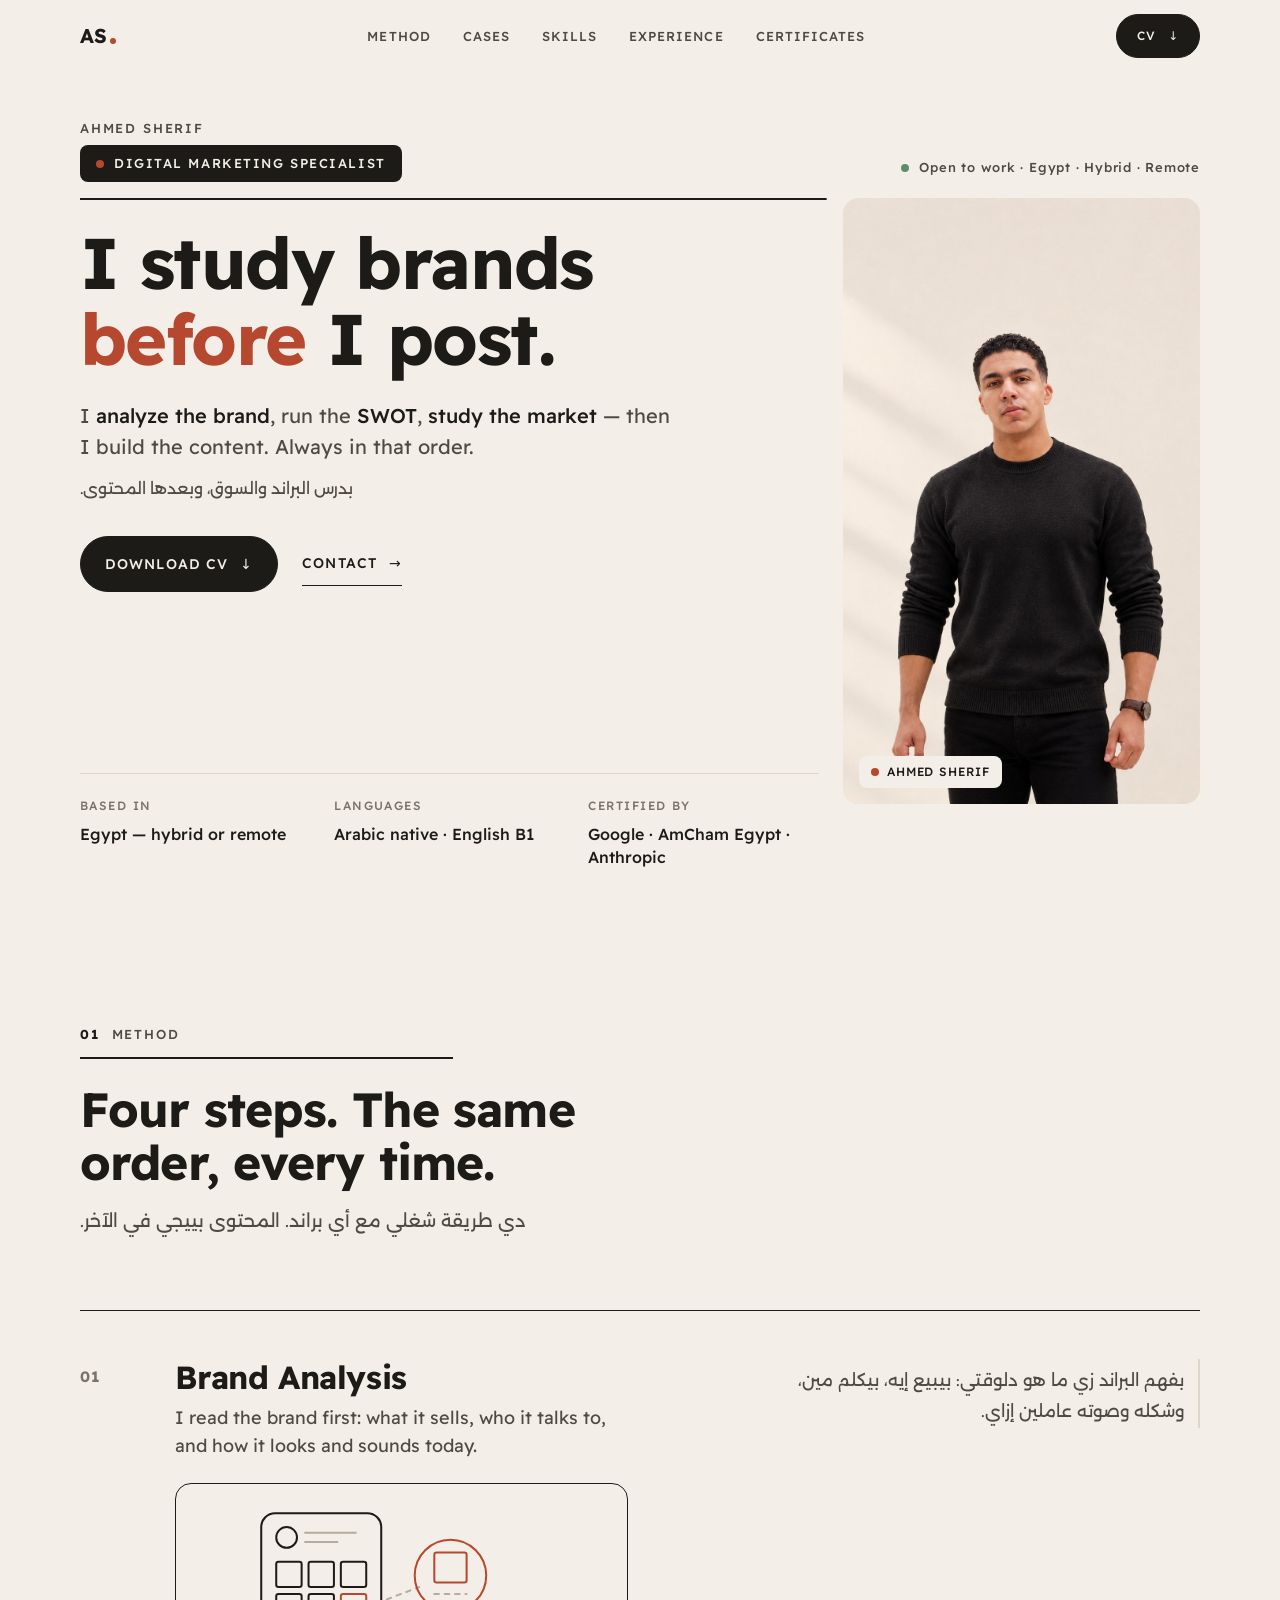
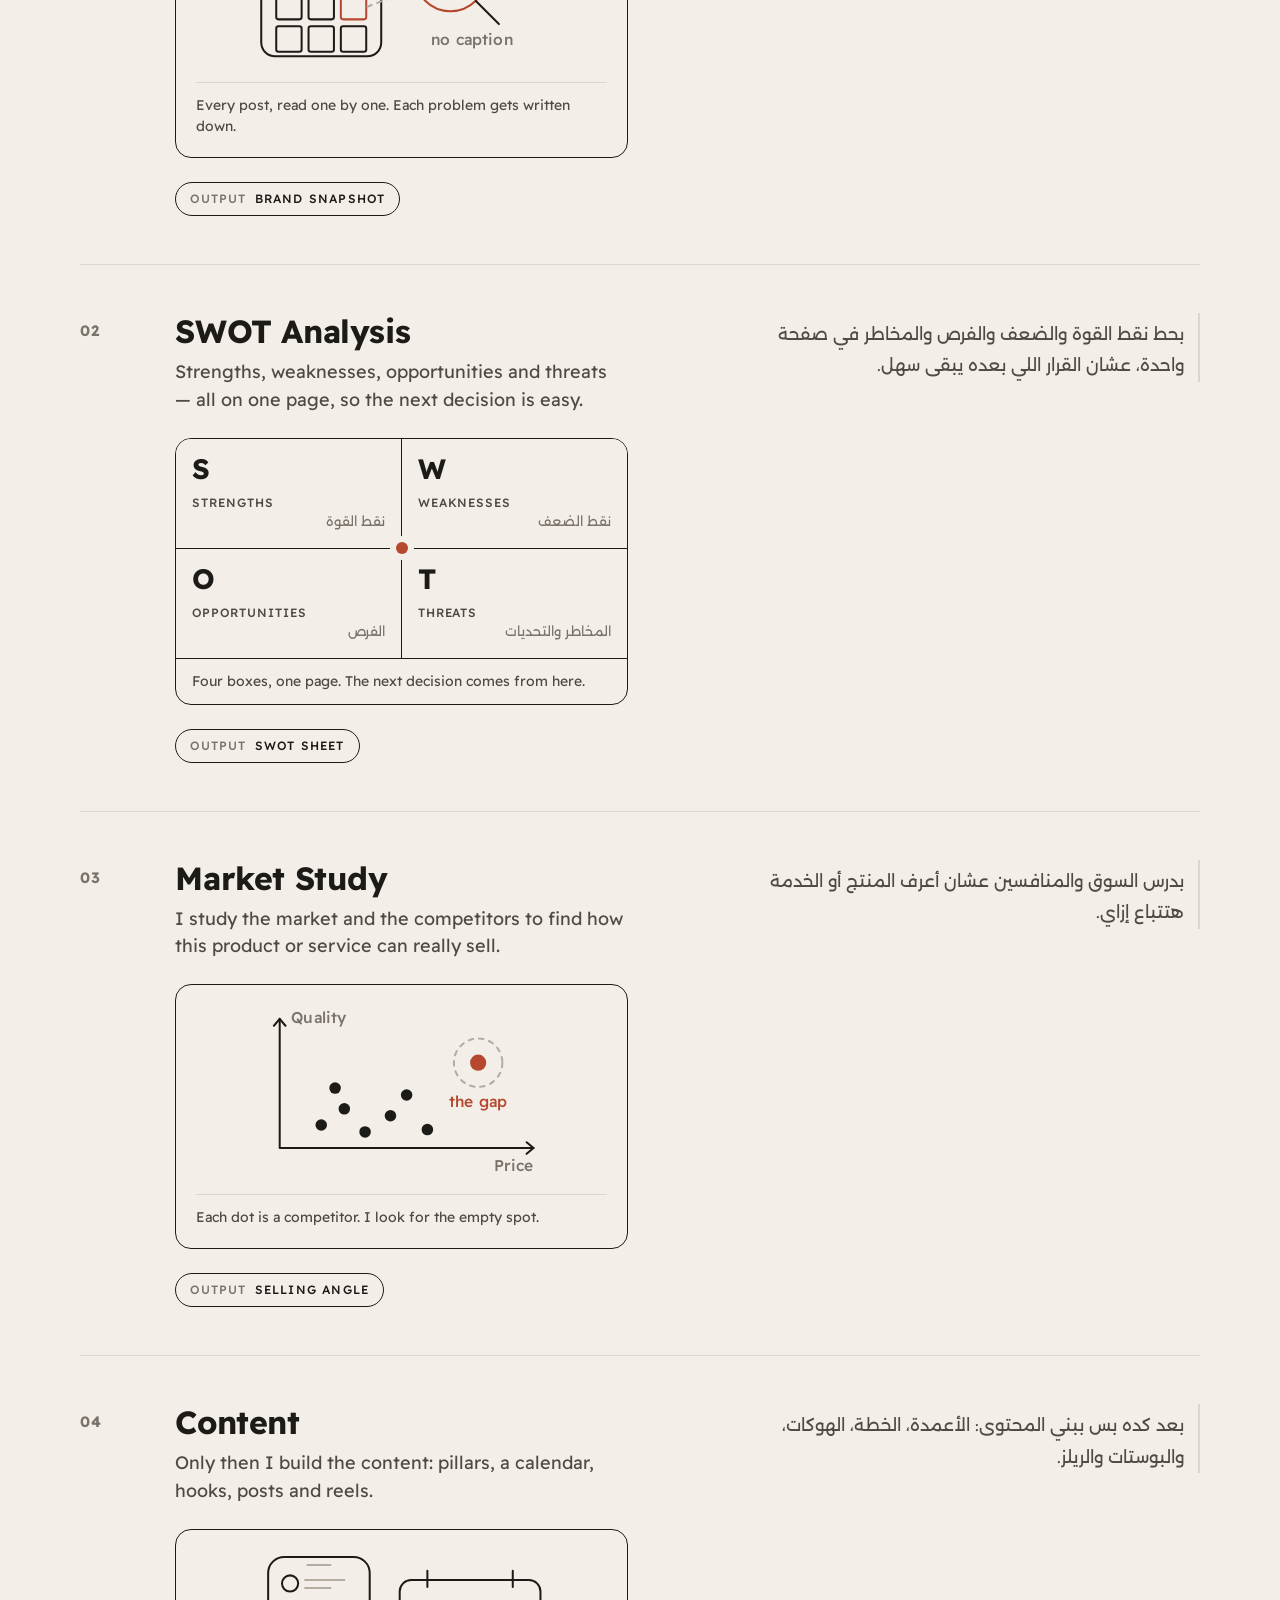
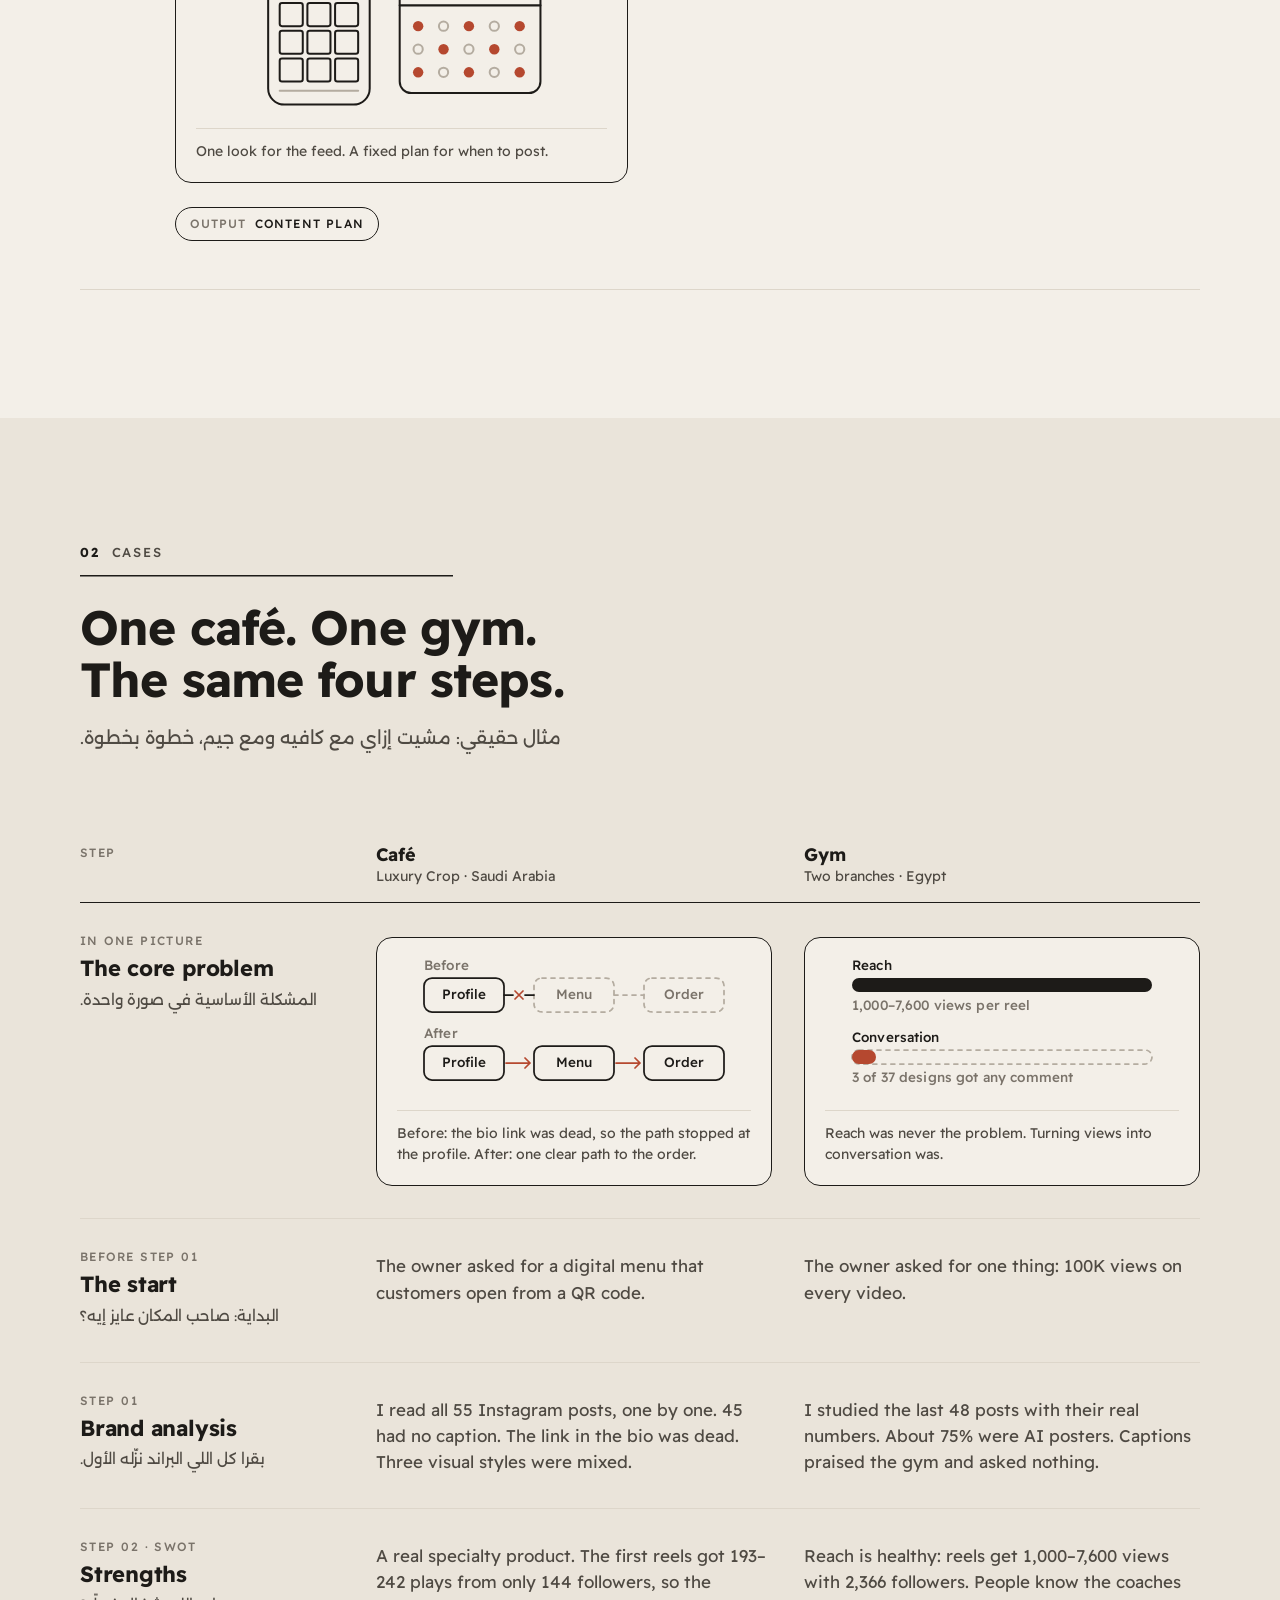
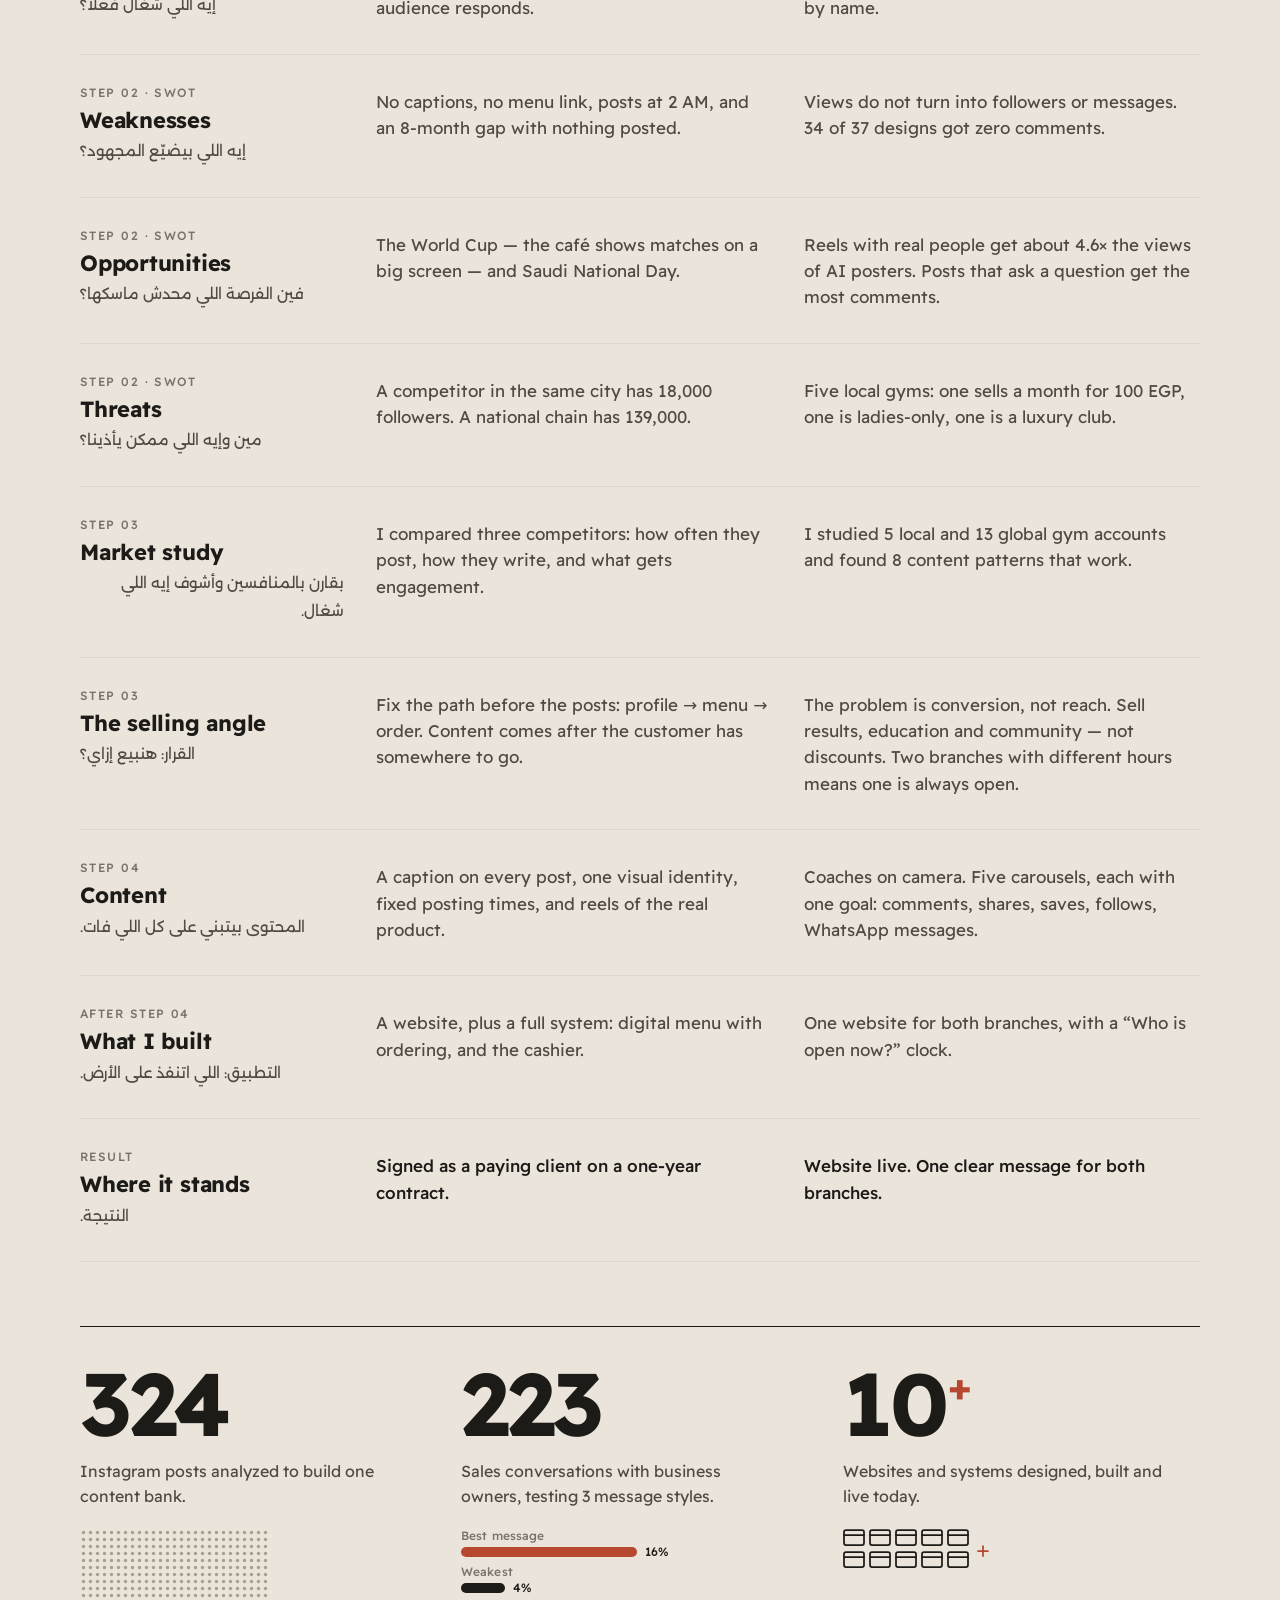
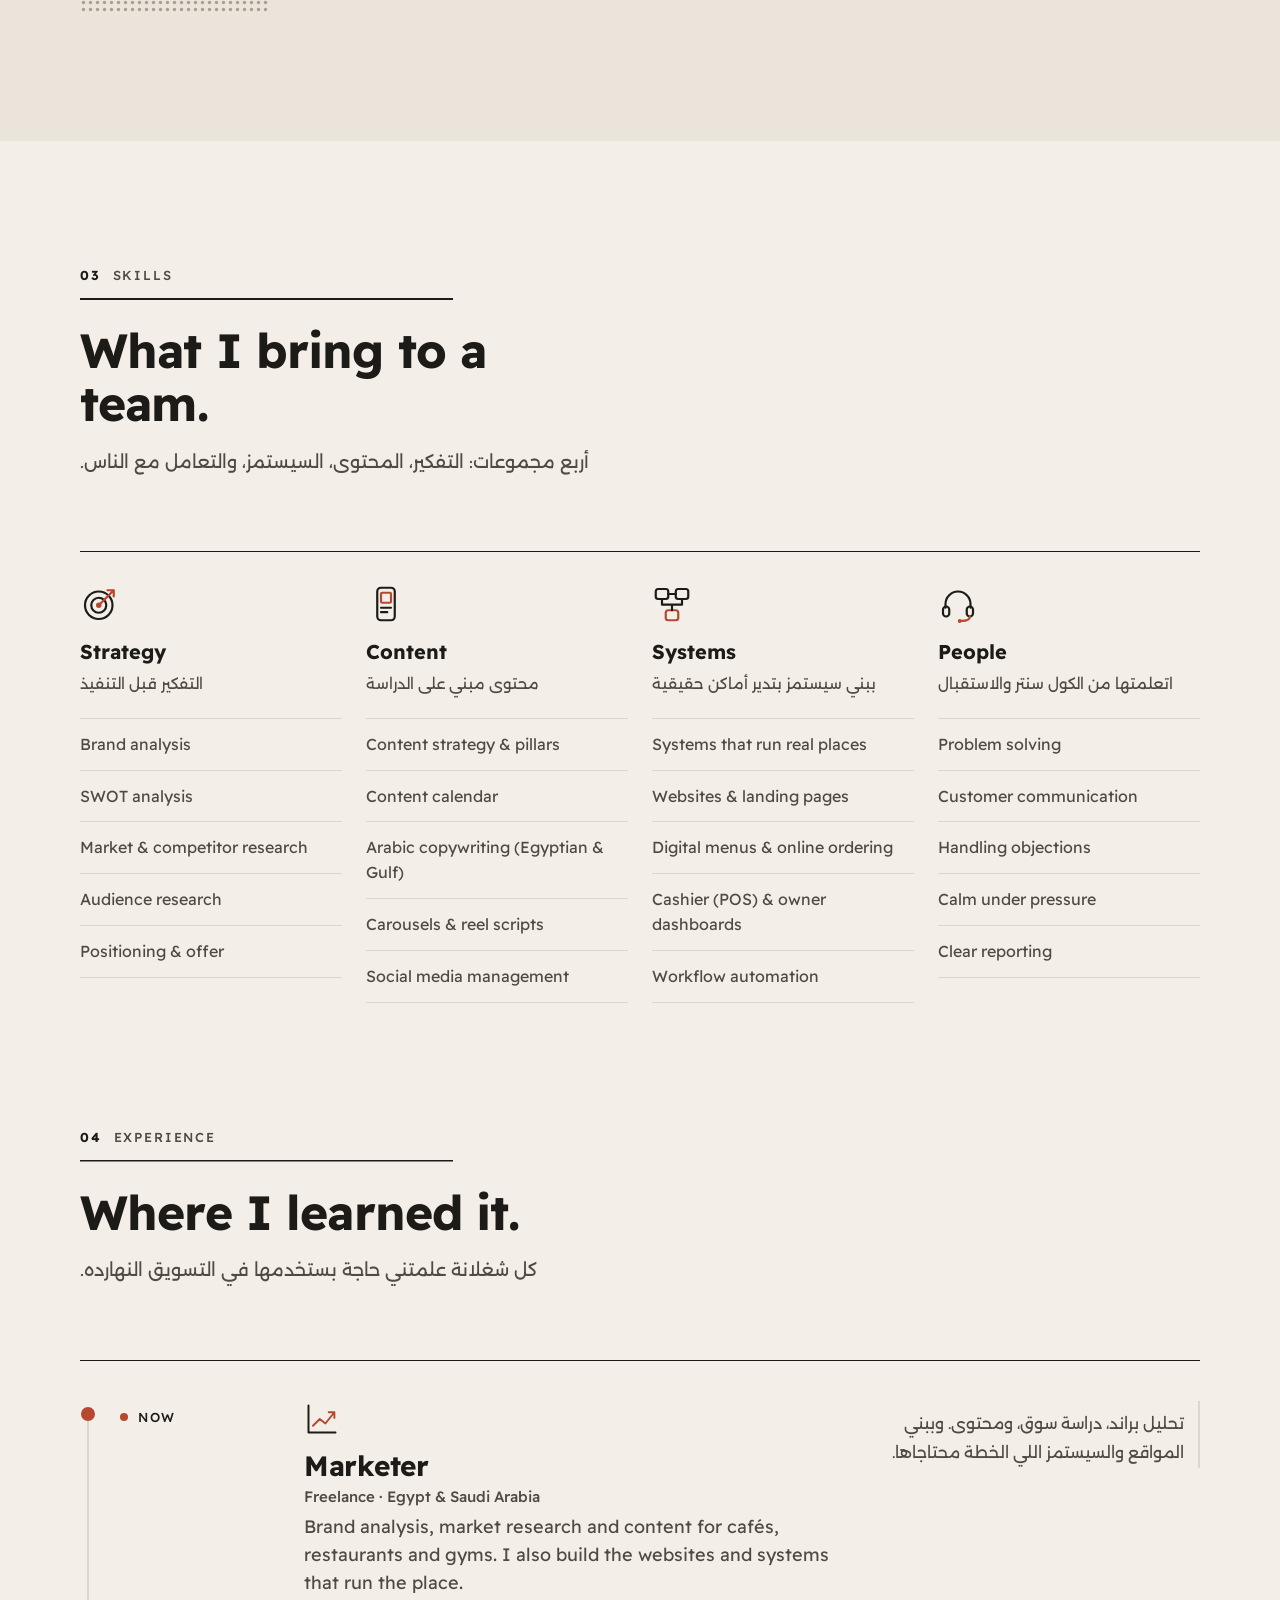
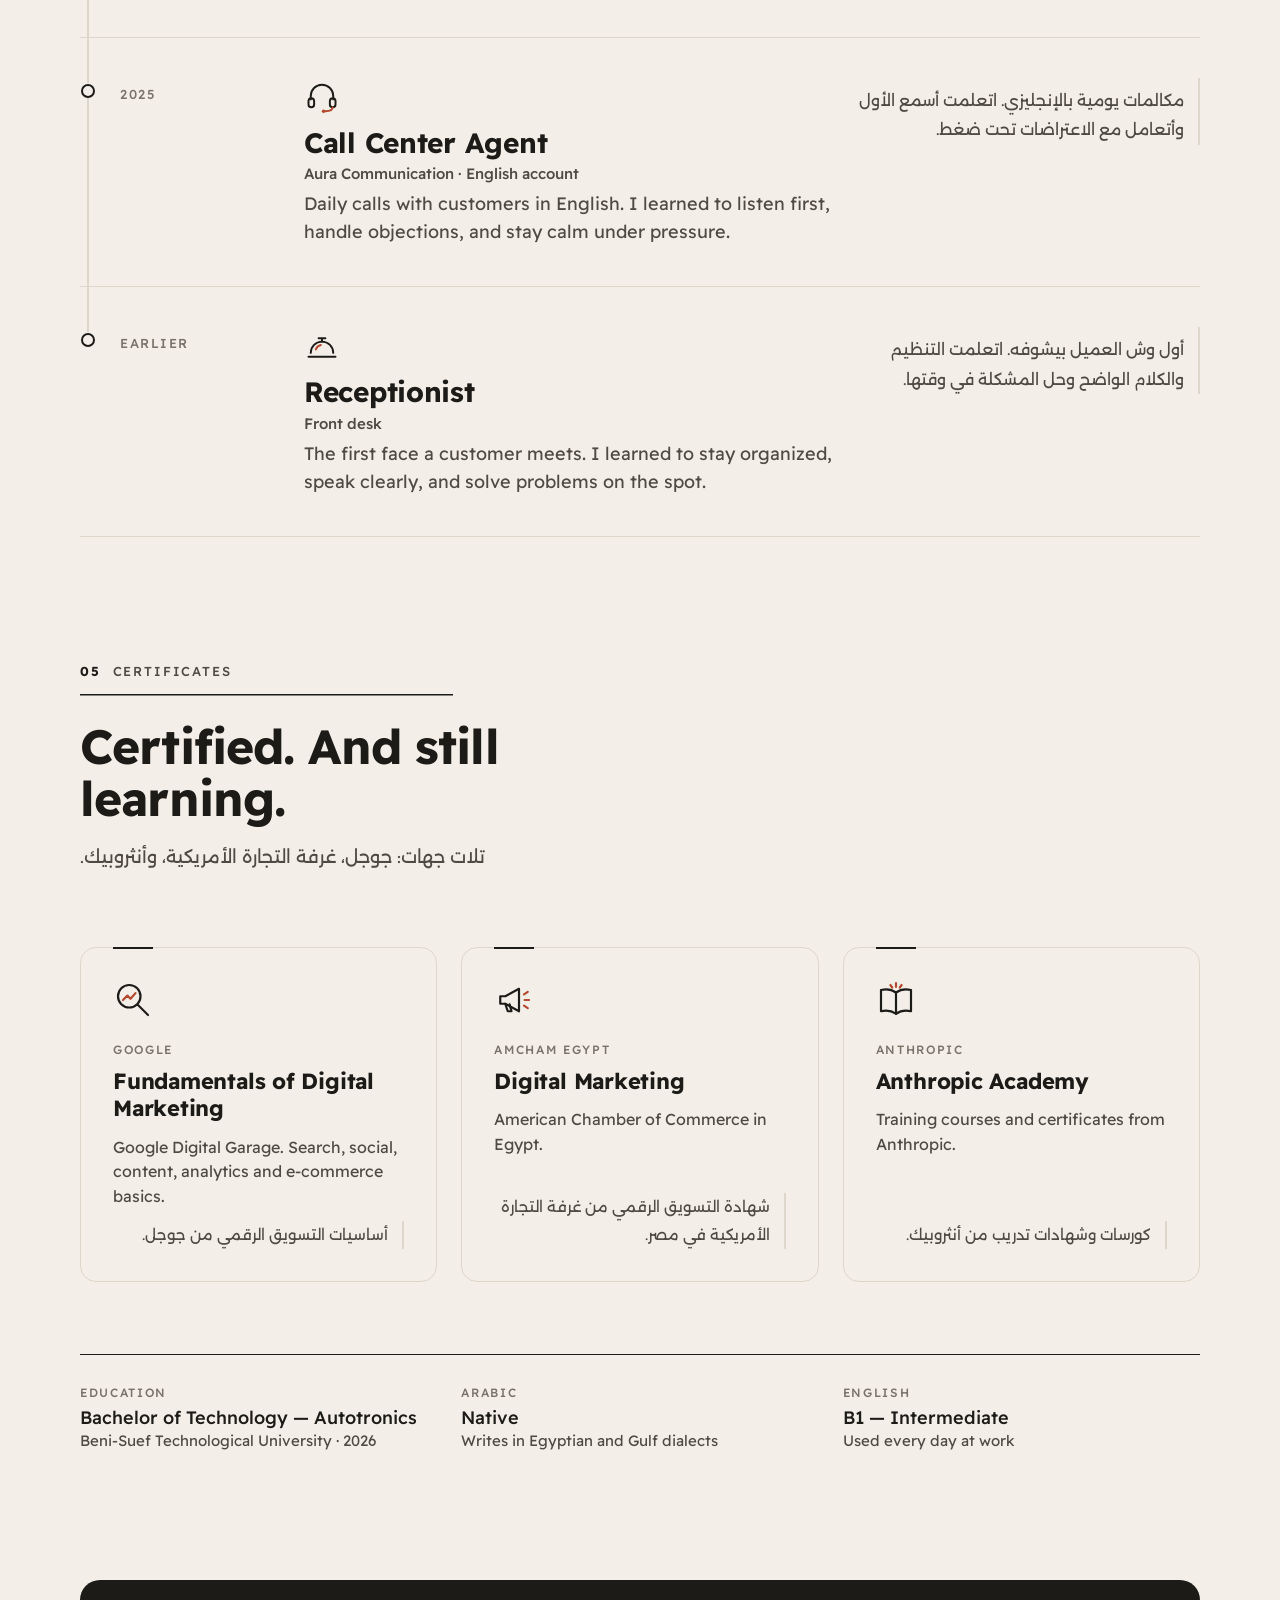
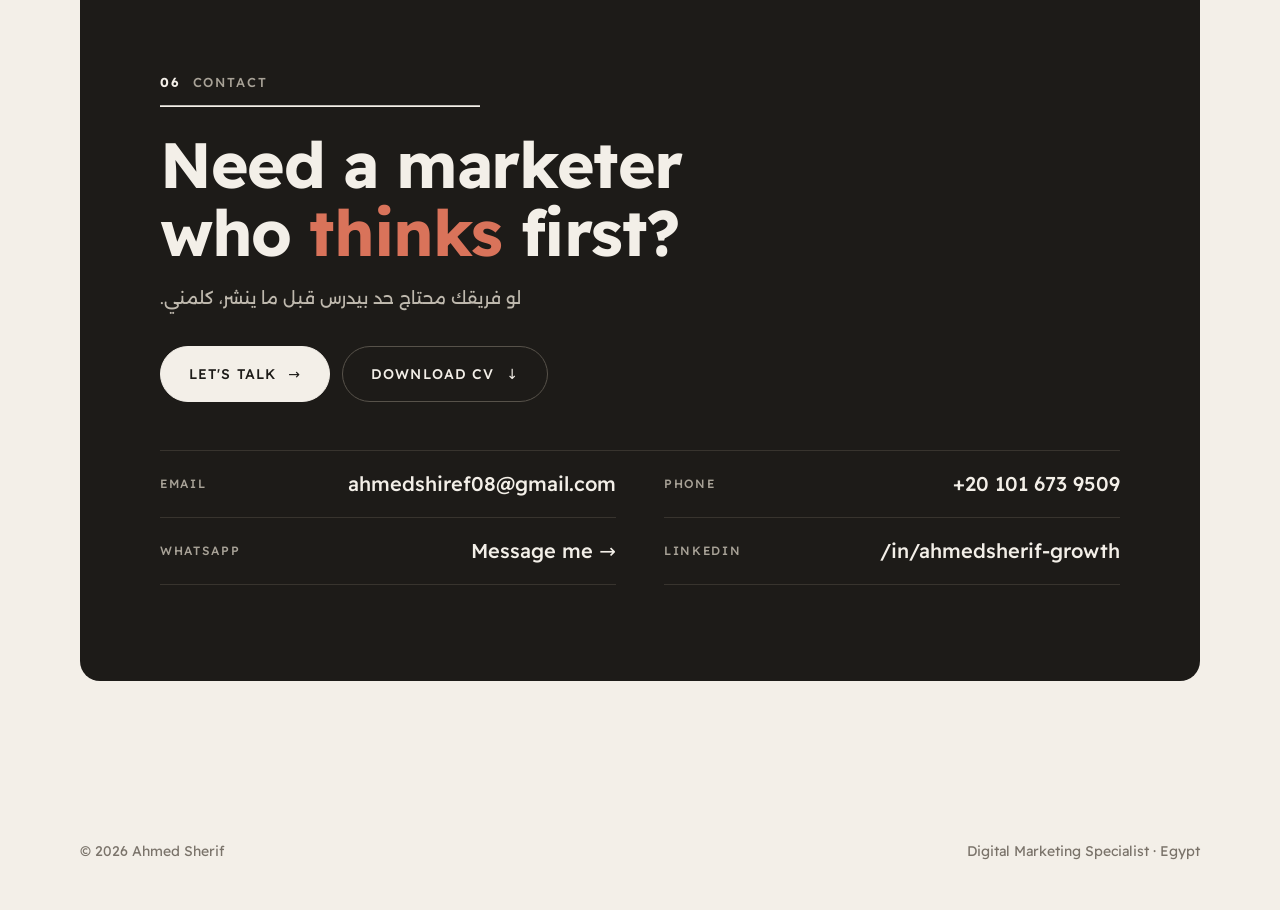
==== commit bae76c24: "Add simple line drawings that explain each section Co-Authored-By: Claude Opus 5.5 <noreply@anthropi" ====
--- a/index.html
+++ b/index.html
@@ -152,7 +152,7 @@
   .step:hover::before{width:calc(100% / 12)}
 }
 
-.swot{margin-top:24px;display:grid;grid-template-columns:1fr 1fr;border:1px solid var(--black);border-radius:var(--r);position:relative;overflow:hidden;max-width:480px;background:var(--bg)}
+.swot{display:grid;grid-template-columns:1fr 1fr;position:relative;overflow:hidden;background:var(--bg)}
 .swot div{padding:16px;min-height:104px;display:flex;flex-direction:column;justify-content:space-between;gap:12px}
 .swot div:nth-child(odd){border-right:1px solid var(--black)}
 .swot div:nth-child(-n+2){border-bottom:1px solid var(--black)}
@@ -177,6 +177,9 @@
 .pt-switch button[aria-pressed="true"]{background:var(--black);color:var(--bg)}
 html:not(.js) .pt-switch{display:none}
 .pt-head{display:none}
+.pt-who{margin:0;padding:14px 0 12px;font:400 15px/1.4 var(--en);color:var(--text-2);border-bottom:1px solid var(--line)}
+.pt-who b{color:var(--black);font-weight:700}
+.pt-who span{display:block}
 .pt-row{padding:24px 0;border-bottom:1px solid var(--line)}
 .pt-k{display:block;font:500 12px/1 var(--en);letter-spacing:.12em;text-transform:uppercase;color:var(--caption)}
 .pt-step h3{font:700 22px/1.2 var(--en);letter-spacing:-.01em;margin-top:8px}
@@ -188,9 +191,10 @@
 @media (max-width:899px){
   .ptable[data-show="cafe"] .c-gym,.ptable[data-show="gym"] .c-cafe{display:none}
   .ptable[data-show] .pt-lab{display:none}
+  .ptable[data-show="cafe"] .w-gym,.ptable[data-show="gym"] .w-cafe{display:none}
 }
 @media (min-width:900px){
-  .pt-switch{display:none}
+  .pt-switch,.pt-who{display:none}
   .pt-head,.pt-row{display:grid;grid-template-columns:minmax(0,3fr) minmax(0,4.5fr) minmax(0,4.5fr);column-gap:32px}
   .pt-head{position:sticky;top:72px;z-index:5;background:var(--surface);padding:16px 0;border-bottom:1px solid var(--black);font:400 14px/1.4 var(--en);color:var(--text-2)}
   .pt-head span:first-child{font:500 12px/1.6 var(--en);letter-spacing:.12em;text-transform:uppercase;color:var(--caption)}
@@ -267,6 +271,57 @@
 footer{padding:32px 0 48px;font:400 14px/1.5 var(--en);color:var(--caption)}
 footer .wrap{display:flex;justify-content:space-between;gap:16px;flex-wrap:wrap}
 
+
+/* ───────── line drawings ───────── */
+.ill{display:block;overflow:visible;color:var(--black)}
+.ill .a{stroke:var(--accent)}
+.ill .g{stroke:#B4ACA0}
+.ill .dash{stroke-dasharray:4 5}
+.ill .fa{fill:var(--accent);stroke:none}
+.ill .fk{fill:var(--black);stroke:none}
+.ill .fc,.ill .fc circle{fill:#A79F93;stroke:none}
+.ill text{font:500 12px/1 var(--en);fill:var(--caption);stroke:none;letter-spacing:.01em}
+.ill text.tk{fill:var(--black)}
+.ill text.ta{fill:var(--accent)}
+.ico{width:40px;height:40px;margin-bottom:16px}
+.fig{margin:24px 0 0;border:1px solid var(--black);border-radius:var(--r);padding:20px;max-width:480px;background:var(--bg)}
+.fig .ill{width:100%;max-width:300px;height:auto;margin-inline:auto}
+.fig .ill text{font-size:13.5px}
+@media (max-width:420px){.fig{padding:16px}}
+.fig figcaption{margin-top:16px;padding-top:12px;border-top:1px solid var(--line);font:400 14px/1.5 var(--en);color:var(--text-2)}
+.fig-swot{padding:0;overflow:hidden}
+.fig-swot .swot{margin:0;border:0;border-radius:0;max-width:none}
+.fig-swot figcaption{margin:0;padding:12px 16px;border-top:1px solid var(--black)}
+.fig-wide{max-width:none;margin:0}
+.pt-pic .pt-cell{margin-top:16px}
+.stat-ill{margin-top:20px;max-width:100%;height:auto}
+.stat:nth-child(1) .stat-ill{width:189px}
+.stat:nth-child(2) .stat-ill{width:220px}
+.stat:nth-child(3) .stat-ill{width:150px}
+.cert .ico{margin-bottom:4px}
+.job-main .ico{width:36px;height:36px;margin-bottom:12px}
+/* draw-on: strokes trace in, fills fade in, bars grow */
+.js .ill .d{stroke-dasharray:1;stroke-dashoffset:1;transition:stroke-dashoffset 1.3s var(--ease) .1s}
+.js .in .ill .d{stroke-dashoffset:0}
+.js .ill .f{opacity:0;transition:opacity .7s var(--ease) .7s}
+.js .in .ill .f{opacity:1}
+.js .ill .grow{transform:scaleX(0);transform-box:fill-box;transform-origin:left center;transition:transform 1.1s var(--ease) .5s}
+.js .in .ill .grow{transform:none}
+/* experience timeline */
+.xp{position:relative}
+.job{position:relative;padding-left:36px}
+.job:not(:last-child)::before{content:"";position:absolute;left:7px;top:52px;bottom:-38px;width:2px;background:var(--line)}
+.job::after{content:"";position:absolute;left:1px;top:38px;width:14px;height:14px;border-radius:50%;border:2px solid var(--black);background:var(--bg);box-sizing:border-box}
+.job.now::after{background:var(--accent);border-color:var(--accent)}
+@media (min-width:960px){.job{padding-left:40px}.job::after{top:46px}.job:not(:last-child)::before{top:60px;bottom:-46px}}
+@media (min-width:900px){.pt-pic .pt-cell{margin-top:0}}
+@media (prefers-reduced-motion:reduce){
+  .js .ill .d{stroke-dashoffset:0;transition:none}
+  .js .ill .f{opacity:1;transition:none}
+  .js .ill .grow{transform:none;transition:none}
+}
+@media print{.js .ill .d{stroke-dashoffset:0}.js .ill .f{opacity:1}.js .ill .grow{transform:none}}
+
 /* ───────── side index ───────── */
 .rail{display:none}
 @media (min-width:1360px){
@@ -363,6 +418,7 @@
         <div class="step-main">
           <h3>Brand Analysis</h3>
           <p class="en">I read the brand first: what it sells, who it talks to, and how it looks and sounds today.</p>
+          <figure class="fig"><svg class="ill" viewBox="0 0 260 140" fill="none" stroke="currentColor" stroke-width="1.75" stroke-linecap="round" stroke-linejoin="round" aria-hidden="true" focusable="false"><rect class="d" pathLength="1" x="8" y="8" width="104" height="124" rx="12"/><circle class="d" pathLength="1" cx="30" cy="29" r="9"/><path class="d g" pathLength="1" d="M46 25h44M46 33h28"/><rect class="d" pathLength="1" x="21" y="50" width="22" height="22" rx="2"/><rect class="d" pathLength="1" x="49" y="50" width="22" height="22" rx="2"/><rect class="d" pathLength="1" x="77" y="50" width="22" height="22" rx="2"/><rect class="d" pathLength="1" x="21" y="78" width="22" height="22" rx="2"/><rect class="d" pathLength="1" x="49" y="78" width="22" height="22" rx="2"/><rect class="d a" pathLength="1" x="77" y="78" width="22" height="22" rx="2"/><rect class="d" pathLength="1" x="21" y="106" width="22" height="22" rx="2"/><rect class="d" pathLength="1" x="49" y="106" width="22" height="22" rx="2"/><rect class="d" pathLength="1" x="77" y="106" width="22" height="22" rx="2"/><path class="f g dash" d="M100 89L145 72"/><circle class="d a" pathLength="1" cx="172" cy="62" r="31"/><path class="d" pathLength="1" d="M194 84l20 20"/><rect class="d a" pathLength="1" x="158" y="42" width="28" height="26" rx="2"/><path class="f g dash" d="M158 78h28"/><text class="f" x="226" y="122" text-anchor="end">no caption</text></svg><figcaption>Every post, read one by one. Each problem gets written down.</figcaption></figure>
         </div>
         <p class="ar note" lang="ar">بفهم البراند زي ما هو دلوقتي: بيبيع إيه، بيكلم مين، وشكله وصوته عاملين إزاي.</p>
         <span class="out"><span>Output</span> Brand snapshot</span>
@@ -372,12 +428,12 @@
         <div class="step-main">
           <h3>SWOT Analysis</h3>
           <p class="en">Strengths, weaknesses, opportunities and threats — all on one page, so the next decision is easy.</p>
-          <div class="swot" aria-label="SWOT grid">
+          <figure class="fig fig-swot"><div class="swot" aria-label="SWOT grid">
             <div><b>S</b><span>Strengths<small lang="ar">نقط القوة</small></span></div>
             <div><b>W</b><span>Weaknesses<small lang="ar">نقط الضعف</small></span></div>
             <div><b>O</b><span>Opportunities<small lang="ar">الفرص</small></span></div>
             <div><b>T</b><span>Threats<small lang="ar">المخاطر والتحديات</small></span></div>
-          </div>
+          </div><figcaption>Four boxes, one page. The next decision comes from here.</figcaption></figure>
         </div>
         <p class="ar note" lang="ar">بحط نقط القوة والضعف والفرص والمخاطر في صفحة واحدة، عشان القرار اللي بعده يبقى سهل.</p>
         <span class="out"><span>Output</span> SWOT sheet</span>
@@ -387,6 +443,7 @@
         <div class="step-main">
           <h3>Market Study</h3>
           <p class="en">I study the market and the competitors to find how this product or service can really sell.</p>
+          <figure class="fig"><svg class="ill" viewBox="0 0 260 150" fill="none" stroke="currentColor" stroke-width="1.75" stroke-linecap="round" stroke-linejoin="round" aria-hidden="true" focusable="false"><path class="d" pathLength="1" d="M24 124H244M24 124V12"/><path class="d" pathLength="1" d="M238 119l6 5-6 5M19 18l5-6 5 6"/><text class="f" x="244" y="144" text-anchor="end">Price</text><text class="f" x="34" y="16">Quality</text><circle class="f fk" cx="60" cy="104" r="5"/><circle class="f fk" cx="80" cy="90" r="5"/><circle class="f fk" cx="98" cy="110" r="5"/><circle class="f fk" cx="120" cy="96" r="5"/><circle class="f fk" cx="72" cy="72" r="5"/><circle class="f fk" cx="152" cy="108" r="5"/><circle class="f fk" cx="134" cy="78" r="5"/><circle class="f g dash" cx="196" cy="50" r="21"/><circle class="f fa" cx="196" cy="50" r="7"/><text class="f ta" x="196" y="88" text-anchor="middle">the gap</text></svg><figcaption>Each dot is a competitor. I look for the empty spot.</figcaption></figure>
         </div>
         <p class="ar note" lang="ar">بدرس السوق والمنافسين عشان أعرف المنتج أو الخدمة هتتباع إزاي.</p>
         <span class="out"><span>Output</span> Selling angle</span>
@@ -396,6 +453,7 @@
         <div class="step-main">
           <h3>Content</h3>
           <p class="en">Only then I build the content: pillars, a calendar, hooks, posts and reels.</p>
+          <figure class="fig"><svg class="ill" viewBox="0 0 260 140" fill="none" stroke="currentColor" stroke-width="1.75" stroke-linecap="round" stroke-linejoin="round" aria-hidden="true" focusable="false"><rect class="d" pathLength="1" x="14" y="6" width="88" height="128" rx="14"/><path class="d g" pathLength="1" d="M48 13h20"/><circle class="d" pathLength="1" cx="33" cy="29" r="7"/><path class="d g" pathLength="1" d="M46 26h34M46 33h22"/><rect class="d" pathLength="1" x="24" y="46" width="20" height="20" rx="2"/><rect class="d" pathLength="1" x="48" y="46" width="20" height="20" rx="2"/><rect class="d" pathLength="1" x="72" y="46" width="20" height="20" rx="2"/><rect class="d" pathLength="1" x="24" y="70" width="20" height="20" rx="2"/><rect class="d" pathLength="1" x="48" y="70" width="20" height="20" rx="2"/><rect class="d" pathLength="1" x="72" y="70" width="20" height="20" rx="2"/><rect class="d" pathLength="1" x="24" y="94" width="20" height="20" rx="2"/><rect class="d" pathLength="1" x="48" y="94" width="20" height="20" rx="2"/><rect class="d" pathLength="1" x="72" y="94" width="20" height="20" rx="2"/><path class="d g" pathLength="1" d="M24 122h68"/><rect class="d" pathLength="1" x="128" y="26" width="122" height="98" rx="10"/><path class="d" pathLength="1" d="M128 48h122M152 18v14M226 18v14"/><circle class="f fa" cx="144" cy="66" r="4.5"/><circle class="f g" cx="166" cy="66" r="4"/><circle class="f fa" cx="188" cy="66" r="4.5"/><circle class="f g" cx="210" cy="66" r="4"/><circle class="f fa" cx="232" cy="66" r="4.5"/><circle class="f g" cx="144" cy="86" r="4"/><circle class="f fa" cx="166" cy="86" r="4.5"/><circle class="f g" cx="188" cy="86" r="4"/><circle class="f fa" cx="210" cy="86" r="4.5"/><circle class="f g" cx="232" cy="86" r="4"/><circle class="f fa" cx="144" cy="106" r="4.5"/><circle class="f g" cx="166" cy="106" r="4"/><circle class="f fa" cx="188" cy="106" r="4.5"/><circle class="f g" cx="210" cy="106" r="4"/><circle class="f fa" cx="232" cy="106" r="4.5"/></svg><figcaption>One look for the feed. A fixed plan for when to post.</figcaption></figure>
         </div>
         <p class="ar note" lang="ar">بعد كده بس ببني المحتوى: الأعمدة، الخطة، الهوكات، والبوستات والريلز.</p>
         <span class="out"><span>Output</span> Content plan</span>
@@ -419,11 +477,17 @@
         <button type="button" data-case="cafe" aria-pressed="true">Café</button>
         <button type="button" data-case="gym" aria-pressed="false">Gym</button>
       </div>
+      <p class="pt-who"><span class="w-cafe"><b>Luxury Crop</b> · Specialty coffee · Saudi Arabia</span><span class="w-gym"><b>Gym</b> · Two branches · Egypt</span></p>
       <div class="pt-head" aria-hidden="true">
         <span>Step</span>
         <span><b>Café</b> Luxury Crop · Saudi Arabia</span>
         <span><b>Gym</b> Two branches · Egypt</span>
       </div>
+      <div class="pt-row pt-pic rv">
+        <div class="pt-step"><span class="pt-k">In one picture</span><h3>The core problem</h3><p class="ar" lang="ar">المشكلة الأساسية في صورة واحدة.</p></div>
+        <div class="pt-cell c-cafe"><figure class="fig fig-wide"><svg class="ill" viewBox="0 0 300 136" fill="none" stroke="currentColor" stroke-width="1.75" stroke-linecap="round" stroke-linejoin="round" aria-hidden="true" focusable="false"><text class="f" x="0" y="12">Before</text><rect class="d" pathLength="1" x="0" y="20" width="80" height="34" rx="8"/><rect class="f g dash" x="110" y="20" width="80" height="34" rx="8"/><rect class="f g dash" x="220" y="20" width="80" height="34" rx="8"/><text class="f tk" x="40" y="41" text-anchor="middle">Profile</text><text class="f" x="150" y="41" text-anchor="middle">Menu</text><text class="f" x="260" y="41" text-anchor="middle">Order</text><path class="d" pathLength="1" d="M80 37h9M101 37h9"/><path class="d a" pathLength="1" d="M91 33l8 8M99 33l-8 8"/><path class="f g dash" d="M190 37h30"/><text class="f" x="0" y="80">After</text><rect class="d" pathLength="1" x="0" y="88" width="80" height="34" rx="8"/><rect class="d" pathLength="1" x="110" y="88" width="80" height="34" rx="8"/><rect class="d" pathLength="1" x="220" y="88" width="80" height="34" rx="8"/><text class="f tk" x="40" y="109" text-anchor="middle">Profile</text><text class="f tk" x="150" y="109" text-anchor="middle">Menu</text><text class="f tk" x="260" y="109" text-anchor="middle">Order</text><path class="d a" pathLength="1" d="M82 105h24M101 100l5 5-5 5M192 105h24M211 100l5 5-5 5"/></svg><figcaption>Before: the bio link was dead, so the path stopped at the profile. After: one clear path to the order.</figcaption></figure></div>
+        <div class="pt-cell c-gym"><figure class="fig fig-wide"><svg class="ill" viewBox="0 0 300 136" fill="none" stroke="currentColor" stroke-width="1.75" stroke-linecap="round" stroke-linejoin="round" aria-hidden="true" focusable="false"><text class="f tk" x="0" y="12">Reach</text><rect class="grow fk" x="0" y="20" width="300" height="14" rx="7"/><text class="f" x="0" y="52">1,000–7,600 views per reel</text><text class="f tk" x="0" y="84">Conversation</text><rect class="f g dash" x="0" y="92" width="300" height="14" rx="7"/><rect class="grow fa" x="0" y="92" width="24" height="14" rx="7"/><text class="f" x="0" y="124">3 of 37 designs got any comment</text></svg><figcaption>Reach was never the problem. Turning views into conversation was.</figcaption></figure></div>
+      </div>
       <div class="pt-row">
         <div class="pt-step"><span class="pt-k">Before step 01</span><h3>The start</h3><p class="ar" lang="ar">البداية: صاحب المكان عايز إيه؟</p></div>
         <div class="pt-cell c-cafe"><span class="pt-lab">Café</span><p>The owner asked for a digital menu that customers open from a QR code.</p></div>
@@ -482,9 +546,9 @@
     </div>
 
     <div class="stats" style="margin-top:64px">
-      <div class="stat rv"><b data-count="324">324</b><p>Instagram posts analyzed to build one content bank.</p></div>
-      <div class="stat rv" style="--d:.08s"><b data-count="223">223</b><p>Sales conversations with business owners, testing 3 message styles.</p></div>
-      <div class="stat rv" style="--d:.16s"><b><span data-count="10">10</span><sup>+</sup></b><p>Websites and systems designed, built and live today.</p></div>
+      <div class="stat rv"><b data-count="324">324</b><p>Instagram posts analyzed to build one content bank.</p><svg class="ill stat-ill" viewBox="0 0 189 84" aria-hidden="true" focusable="false"><g class="f fc"><circle cx="3.5" cy="3.5" r="1.7"/><circle cx="10.5" cy="3.5" r="1.7"/><circle cx="17.5" cy="3.5" r="1.7"/><circle cx="24.5" cy="3.5" r="1.7"/><circle cx="31.5" cy="3.5" r="1.7"/><circle cx="38.5" cy="3.5" r="1.7"/><circle cx="45.5" cy="3.5" r="1.7"/><circle cx="52.5" cy="3.5" r="1.7"/><circle cx="59.5" cy="3.5" r="1.7"/><circle cx="66.5" cy="3.5" r="1.7"/><circle cx="73.5" cy="3.5" r="1.7"/><circle cx="80.5" cy="3.5" r="1.7"/><circle cx="87.5" cy="3.5" r="1.7"/><circle cx="94.5" cy="3.5" r="1.7"/><circle cx="101.5" cy="3.5" r="1.7"/><circle cx="108.5" cy="3.5" r="1.7"/><circle cx="115.5" cy="3.5" r="1.7"/><circle cx="122.5" cy="3.5" r="1.7"/><circle cx="129.5" cy="3.5" r="1.7"/><circle cx="136.5" cy="3.5" r="1.7"/><circle cx="143.5" cy="3.5" r="1.7"/><circle cx="150.5" cy="3.5" r="1.7"/><circle cx="157.5" cy="3.5" r="1.7"/><circle cx="164.5" cy="3.5" r="1.7"/><circle cx="171.5" cy="3.5" r="1.7"/><circle cx="178.5" cy="3.5" r="1.7"/><circle cx="185.5" cy="3.5" r="1.7"/><circle cx="3.5" cy="10.5" r="1.7"/><circle cx="10.5" cy="10.5" r="1.7"/><circle cx="17.5" cy="10.5" r="1.7"/><circle cx="24.5" cy="10.5" r="1.7"/><circle cx="31.5" cy="10.5" r="1.7"/><circle cx="38.5" cy="10.5" r="1.7"/><circle cx="45.5" cy="10.5" r="1.7"/><circle cx="52.5" cy="10.5" r="1.7"/><circle cx="59.5" cy="10.5" r="1.7"/><circle cx="66.5" cy="10.5" r="1.7"/><circle cx="73.5" cy="10.5" r="1.7"/><circle cx="80.5" cy="10.5" r="1.7"/><circle cx="87.5" cy="10.5" r="1.7"/><circle cx="94.5" cy="10.5" r="1.7"/><circle cx="101.5" cy="10.5" r="1.7"/><circle cx="108.5" cy="10.5" r="1.7"/><circle cx="115.5" cy="10.5" r="1.7"/><circle cx="122.5" cy="10.5" r="1.7"/><circle cx="129.5" cy="10.5" r="1.7"/><circle cx="136.5" cy="10.5" r="1.7"/><circle cx="143.5" cy="10.5" r="1.7"/><circle cx="150.5" cy="10.5" r="1.7"/><circle cx="157.5" cy="10.5" r="1.7"/><circle cx="164.5" cy="10.5" r="1.7"/><circle cx="171.5" cy="10.5" r="1.7"/><circle cx="178.5" cy="10.5" r="1.7"/><circle cx="185.5" cy="10.5" r="1.7"/><circle cx="3.5" cy="17.5" r="1.7"/><circle cx="10.5" cy="17.5" r="1.7"/><circle cx="17.5" cy="17.5" r="1.7"/><circle cx="24.5" cy="17.5" r="1.7"/><circle cx="31.5" cy="17.5" r="1.7"/><circle cx="38.5" cy="17.5" r="1.7"/><circle cx="45.5" cy="17.5" r="1.7"/><circle cx="52.5" cy="17.5" r="1.7"/><circle cx="59.5" cy="17.5" r="1.7"/><circle cx="66.5" cy="17.5" r="1.7"/><circle cx="73.5" cy="17.5" r="1.7"/><circle cx="80.5" cy="17.5" r="1.7"/><circle cx="87.5" cy="17.5" r="1.7"/><circle cx="94.5" cy="17.5" r="1.7"/><circle cx="101.5" cy="17.5" r="1.7"/><circle cx="108.5" cy="17.5" r="1.7"/><circle cx="115.5" cy="17.5" r="1.7"/><circle cx="122.5" cy="17.5" r="1.7"/><circle cx="129.5" cy="17.5" r="1.7"/><circle cx="136.5" cy="17.5" r="1.7"/><circle cx="143.5" cy="17.5" r="1.7"/><circle cx="150.5" cy="17.5" r="1.7"/><circle cx="157.5" cy="17.5" r="1.7"/><circle cx="164.5" cy="17.5" r="1.7"/><circle cx="171.5" cy="17.5" r="1.7"/><circle cx="178.5" cy="17.5" r="1.7"/><circle cx="185.5" cy="17.5" r="1.7"/><circle cx="3.5" cy="24.5" r="1.7"/><circle cx="10.5" cy="24.5" r="1.7"/><circle cx="17.5" cy="24.5" r="1.7"/><circle cx="24.5" cy="24.5" r="1.7"/><circle cx="31.5" cy="24.5" r="1.7"/><circle cx="38.5" cy="24.5" r="1.7"/><circle cx="45.5" cy="24.5" r="1.7"/><circle cx="52.5" cy="24.5" r="1.7"/><circle cx="59.5" cy="24.5" r="1.7"/><circle cx="66.5" cy="24.5" r="1.7"/><circle cx="73.5" cy="24.5" r="1.7"/><circle cx="80.5" cy="24.5" r="1.7"/><circle cx="87.5" cy="24.5" r="1.7"/><circle cx="94.5" cy="24.5" r="1.7"/><circle cx="101.5" cy="24.5" r="1.7"/><circle cx="108.5" cy="24.5" r="1.7"/><circle cx="115.5" cy="24.5" r="1.7"/><circle cx="122.5" cy="24.5" r="1.7"/><circle cx="129.5" cy="24.5" r="1.7"/><circle cx="136.5" cy="24.5" r="1.7"/><circle cx="143.5" cy="24.5" r="1.7"/><circle cx="150.5" cy="24.5" r="1.7"/><circle cx="157.5" cy="24.5" r="1.7"/><circle cx="164.5" cy="24.5" r="1.7"/><circle cx="171.5" cy="24.5" r="1.7"/><circle cx="178.5" cy="24.5" r="1.7"/><circle cx="185.5" cy="24.5" r="1.7"/><circle cx="3.5" cy="31.5" r="1.7"/><circle cx="10.5" cy="31.5" r="1.7"/><circle cx="17.5" cy="31.5" r="1.7"/><circle cx="24.5" cy="31.5" r="1.7"/><circle cx="31.5" cy="31.5" r="1.7"/><circle cx="38.5" cy="31.5" r="1.7"/><circle cx="45.5" cy="31.5" r="1.7"/><circle cx="52.5" cy="31.5" r="1.7"/><circle cx="59.5" cy="31.5" r="1.7"/><circle cx="66.5" cy="31.5" r="1.7"/><circle cx="73.5" cy="31.5" r="1.7"/><circle cx="80.5" cy="31.5" r="1.7"/><circle cx="87.5" cy="31.5" r="1.7"/><circle cx="94.5" cy="31.5" r="1.7"/><circle cx="101.5" cy="31.5" r="1.7"/><circle cx="108.5" cy="31.5" r="1.7"/><circle cx="115.5" cy="31.5" r="1.7"/><circle cx="122.5" cy="31.5" r="1.7"/><circle cx="129.5" cy="31.5" r="1.7"/><circle cx="136.5" cy="31.5" r="1.7"/><circle cx="143.5" cy="31.5" r="1.7"/><circle cx="150.5" cy="31.5" r="1.7"/><circle cx="157.5" cy="31.5" r="1.7"/><circle cx="164.5" cy="31.5" r="1.7"/><circle cx="171.5" cy="31.5" r="1.7"/><circle cx="178.5" cy="31.5" r="1.7"/><circle cx="185.5" cy="31.5" r="1.7"/><circle cx="3.5" cy="38.5" r="1.7"/><circle cx="10.5" cy="38.5" r="1.7"/><circle cx="17.5" cy="38.5" r="1.7"/><circle cx="24.5" cy="38.5" r="1.7"/><circle cx="31.5" cy="38.5" r="1.7"/><circle cx="38.5" cy="38.5" r="1.7"/><circle cx="45.5" cy="38.5" r="1.7"/><circle cx="52.5" cy="38.5" r="1.7"/><circle cx="59.5" cy="38.5" r="1.7"/><circle cx="66.5" cy="38.5" r="1.7"/><circle cx="73.5" cy="38.5" r="1.7"/><circle cx="80.5" cy="38.5" r="1.7"/><circle cx="87.5" cy="38.5" r="1.7"/><circle cx="94.5" cy="38.5" r="1.7"/><circle cx="101.5" cy="38.5" r="1.7"/><circle cx="108.5" cy="38.5" r="1.7"/><circle cx="115.5" cy="38.5" r="1.7"/><circle cx="122.5" cy="38.5" r="1.7"/><circle cx="129.5" cy="38.5" r="1.7"/><circle cx="136.5" cy="38.5" r="1.7"/><circle cx="143.5" cy="38.5" r="1.7"/><circle cx="150.5" cy="38.5" r="1.7"/><circle cx="157.5" cy="38.5" r="1.7"/><circle cx="164.5" cy="38.5" r="1.7"/><circle cx="171.5" cy="38.5" r="1.7"/><circle cx="178.5" cy="38.5" r="1.7"/><circle cx="185.5" cy="38.5" r="1.7"/><circle cx="3.5" cy="45.5" r="1.7"/><circle cx="10.5" cy="45.5" r="1.7"/><circle cx="17.5" cy="45.5" r="1.7"/><circle cx="24.5" cy="45.5" r="1.7"/><circle cx="31.5" cy="45.5" r="1.7"/><circle cx="38.5" cy="45.5" r="1.7"/><circle cx="45.5" cy="45.5" r="1.7"/><circle cx="52.5" cy="45.5" r="1.7"/><circle cx="59.5" cy="45.5" r="1.7"/><circle cx="66.5" cy="45.5" r="1.7"/><circle cx="73.5" cy="45.5" r="1.7"/><circle cx="80.5" cy="45.5" r="1.7"/><circle cx="87.5" cy="45.5" r="1.7"/><circle cx="94.5" cy="45.5" r="1.7"/><circle cx="101.5" cy="45.5" r="1.7"/><circle cx="108.5" cy="45.5" r="1.7"/><circle cx="115.5" cy="45.5" r="1.7"/><circle cx="122.5" cy="45.5" r="1.7"/><circle cx="129.5" cy="45.5" r="1.7"/><circle cx="136.5" cy="45.5" r="1.7"/><circle cx="143.5" cy="45.5" r="1.7"/><circle cx="150.5" cy="45.5" r="1.7"/><circle cx="157.5" cy="45.5" r="1.7"/><circle cx="164.5" cy="45.5" r="1.7"/><circle cx="171.5" cy="45.5" r="1.7"/><circle cx="178.5" cy="45.5" r="1.7"/><circle cx="185.5" cy="45.5" r="1.7"/><circle cx="3.5" cy="52.5" r="1.7"/><circle cx="10.5" cy="52.5" r="1.7"/><circle cx="17.5" cy="52.5" r="1.7"/><circle cx="24.5" cy="52.5" r="1.7"/><circle cx="31.5" cy="52.5" r="1.7"/><circle cx="38.5" cy="52.5" r="1.7"/><circle cx="45.5" cy="52.5" r="1.7"/><circle cx="52.5" cy="52.5" r="1.7"/><circle cx="59.5" cy="52.5" r="1.7"/><circle cx="66.5" cy="52.5" r="1.7"/><circle cx="73.5" cy="52.5" r="1.7"/><circle cx="80.5" cy="52.5" r="1.7"/><circle cx="87.5" cy="52.5" r="1.7"/><circle cx="94.5" cy="52.5" r="1.7"/><circle cx="101.5" cy="52.5" r="1.7"/><circle cx="108.5" cy="52.5" r="1.7"/><circle cx="115.5" cy="52.5" r="1.7"/><circle cx="122.5" cy="52.5" r="1.7"/><circle cx="129.5" cy="52.5" r="1.7"/><circle cx="136.5" cy="52.5" r="1.7"/><circle cx="143.5" cy="52.5" r="1.7"/><circle cx="150.5" cy="52.5" r="1.7"/><circle cx="157.5" cy="52.5" r="1.7"/><circle cx="164.5" cy="52.5" r="1.7"/><circle cx="171.5" cy="52.5" r="1.7"/><circle cx="178.5" cy="52.5" r="1.7"/><circle cx="185.5" cy="52.5" r="1.7"/><circle cx="3.5" cy="59.5" r="1.7"/><circle cx="10.5" cy="59.5" r="1.7"/><circle cx="17.5" cy="59.5" r="1.7"/><circle cx="24.5" cy="59.5" r="1.7"/><circle cx="31.5" cy="59.5" r="1.7"/><circle cx="38.5" cy="59.5" r="1.7"/><circle cx="45.5" cy="59.5" r="1.7"/><circle cx="52.5" cy="59.5" r="1.7"/><circle cx="59.5" cy="59.5" r="1.7"/><circle cx="66.5" cy="59.5" r="1.7"/><circle cx="73.5" cy="59.5" r="1.7"/><circle cx="80.5" cy="59.5" r="1.7"/><circle cx="87.5" cy="59.5" r="1.7"/><circle cx="94.5" cy="59.5" r="1.7"/><circle cx="101.5" cy="59.5" r="1.7"/><circle cx="108.5" cy="59.5" r="1.7"/><circle cx="115.5" cy="59.5" r="1.7"/><circle cx="122.5" cy="59.5" r="1.7"/><circle cx="129.5" cy="59.5" r="1.7"/><circle cx="136.5" cy="59.5" r="1.7"/><circle cx="143.5" cy="59.5" r="1.7"/><circle cx="150.5" cy="59.5" r="1.7"/><circle cx="157.5" cy="59.5" r="1.7"/><circle cx="164.5" cy="59.5" r="1.7"/><circle cx="171.5" cy="59.5" r="1.7"/><circle cx="178.5" cy="59.5" r="1.7"/><circle cx="185.5" cy="59.5" r="1.7"/><circle cx="3.5" cy="66.5" r="1.7"/><circle cx="10.5" cy="66.5" r="1.7"/><circle cx="17.5" cy="66.5" r="1.7"/><circle cx="24.5" cy="66.5" r="1.7"/><circle cx="31.5" cy="66.5" r="1.7"/><circle cx="38.5" cy="66.5" r="1.7"/><circle cx="45.5" cy="66.5" r="1.7"/><circle cx="52.5" cy="66.5" r="1.7"/><circle cx="59.5" cy="66.5" r="1.7"/><circle cx="66.5" cy="66.5" r="1.7"/><circle cx="73.5" cy="66.5" r="1.7"/><circle cx="80.5" cy="66.5" r="1.7"/><circle cx="87.5" cy="66.5" r="1.7"/><circle cx="94.5" cy="66.5" r="1.7"/><circle cx="101.5" cy="66.5" r="1.7"/><circle cx="108.5" cy="66.5" r="1.7"/><circle cx="115.5" cy="66.5" r="1.7"/><circle cx="122.5" cy="66.5" r="1.7"/><circle cx="129.5" cy="66.5" r="1.7"/><circle cx="136.5" cy="66.5" r="1.7"/><circle cx="143.5" cy="66.5" r="1.7"/><circle cx="150.5" cy="66.5" r="1.7"/><circle cx="157.5" cy="66.5" r="1.7"/><circle cx="164.5" cy="66.5" r="1.7"/><circle cx="171.5" cy="66.5" r="1.7"/><circle cx="178.5" cy="66.5" r="1.7"/><circle cx="185.5" cy="66.5" r="1.7"/><circle cx="3.5" cy="73.5" r="1.7"/><circle cx="10.5" cy="73.5" r="1.7"/><circle cx="17.5" cy="73.5" r="1.7"/><circle cx="24.5" cy="73.5" r="1.7"/><circle cx="31.5" cy="73.5" r="1.7"/><circle cx="38.5" cy="73.5" r="1.7"/><circle cx="45.5" cy="73.5" r="1.7"/><circle cx="52.5" cy="73.5" r="1.7"/><circle cx="59.5" cy="73.5" r="1.7"/><circle cx="66.5" cy="73.5" r="1.7"/><circle cx="73.5" cy="73.5" r="1.7"/><circle cx="80.5" cy="73.5" r="1.7"/><circle cx="87.5" cy="73.5" r="1.7"/><circle cx="94.5" cy="73.5" r="1.7"/><circle cx="101.5" cy="73.5" r="1.7"/><circle cx="108.5" cy="73.5" r="1.7"/><circle cx="115.5" cy="73.5" r="1.7"/><circle cx="122.5" cy="73.5" r="1.7"/><circle cx="129.5" cy="73.5" r="1.7"/><circle cx="136.5" cy="73.5" r="1.7"/><circle cx="143.5" cy="73.5" r="1.7"/><circle cx="150.5" cy="73.5" r="1.7"/><circle cx="157.5" cy="73.5" r="1.7"/><circle cx="164.5" cy="73.5" r="1.7"/><circle cx="171.5" cy="73.5" r="1.7"/><circle cx="178.5" cy="73.5" r="1.7"/><circle cx="185.5" cy="73.5" r="1.7"/><circle cx="3.5" cy="80.5" r="1.7"/><circle cx="10.5" cy="80.5" r="1.7"/><circle cx="17.5" cy="80.5" r="1.7"/><circle cx="24.5" cy="80.5" r="1.7"/><circle cx="31.5" cy="80.5" r="1.7"/><circle cx="38.5" cy="80.5" r="1.7"/><circle cx="45.5" cy="80.5" r="1.7"/><circle cx="52.5" cy="80.5" r="1.7"/><circle cx="59.5" cy="80.5" r="1.7"/><circle cx="66.5" cy="80.5" r="1.7"/><circle cx="73.5" cy="80.5" r="1.7"/><circle cx="80.5" cy="80.5" r="1.7"/><circle cx="87.5" cy="80.5" r="1.7"/><circle cx="94.5" cy="80.5" r="1.7"/><circle cx="101.5" cy="80.5" r="1.7"/><circle cx="108.5" cy="80.5" r="1.7"/><circle cx="115.5" cy="80.5" r="1.7"/><circle cx="122.5" cy="80.5" r="1.7"/><circle cx="129.5" cy="80.5" r="1.7"/><circle cx="136.5" cy="80.5" r="1.7"/><circle cx="143.5" cy="80.5" r="1.7"/><circle cx="150.5" cy="80.5" r="1.7"/><circle cx="157.5" cy="80.5" r="1.7"/><circle cx="164.5" cy="80.5" r="1.7"/><circle cx="171.5" cy="80.5" r="1.7"/><circle cx="178.5" cy="80.5" r="1.7"/><circle cx="185.5" cy="80.5" r="1.7"/></g></svg></div>
+      <div class="stat rv" style="--d:.08s"><b data-count="223">223</b><p>Sales conversations with business owners, testing 3 message styles.</p><svg class="ill stat-ill" viewBox="0 0 220 64" fill="none" stroke="currentColor" stroke-width="1.75" stroke-linecap="round" stroke-linejoin="round" aria-hidden="true" focusable="false"><text class="f" x="0" y="11">Best message</text><rect class="grow fa" x="0" y="18" width="176" height="10" rx="5"/><text class="f tk" x="184" y="27">16%</text><text class="f" x="0" y="47">Weakest</text><rect class="grow fk" x="0" y="54" width="44" height="10" rx="5"/><text class="f tk" x="52" y="63">4%</text></svg></div>
+      <div class="stat rv" style="--d:.16s"><b><span data-count="10">10</span><sup>+</sup></b><p>Websites and systems designed, built and live today.</p><svg class="ill stat-ill" viewBox="0 0 150 40" fill="none" stroke="currentColor" stroke-width="1.75" stroke-linecap="round" stroke-linejoin="round" aria-hidden="true" focusable="false"><rect class="d" pathLength="1" x="1" y="1" width="20" height="15" rx="2"/><path class="d" pathLength="1" d="M1 6h20"/><rect class="d" pathLength="1" x="27" y="1" width="20" height="15" rx="2"/><path class="d" pathLength="1" d="M27 6h20"/><rect class="d" pathLength="1" x="53" y="1" width="20" height="15" rx="2"/><path class="d" pathLength="1" d="M53 6h20"/><rect class="d" pathLength="1" x="79" y="1" width="20" height="15" rx="2"/><path class="d" pathLength="1" d="M79 6h20"/><rect class="d" pathLength="1" x="105" y="1" width="20" height="15" rx="2"/><path class="d" pathLength="1" d="M105 6h20"/><rect class="d" pathLength="1" x="1" y="23" width="20" height="15" rx="2"/><path class="d" pathLength="1" d="M1 28h20"/><rect class="d" pathLength="1" x="27" y="23" width="20" height="15" rx="2"/><path class="d" pathLength="1" d="M27 28h20"/><rect class="d" pathLength="1" x="53" y="23" width="20" height="15" rx="2"/><path class="d" pathLength="1" d="M53 28h20"/><rect class="d" pathLength="1" x="79" y="23" width="20" height="15" rx="2"/><path class="d" pathLength="1" d="M79 28h20"/><rect class="d" pathLength="1" x="105" y="23" width="20" height="15" rx="2"/><path class="d" pathLength="1" d="M105 28h20"/><path class="d a" pathLength="1" d="M140 17v10M135 22h10"/></svg></div>
     </div>
   </div>
 </section>
@@ -500,21 +564,25 @@
     </div>
     <div class="skills">
       <div class="skill rv">
+        <svg class="ill ico" viewBox="0 0 32 32" fill="none" stroke="currentColor" stroke-width="1.75" stroke-linecap="round" stroke-linejoin="round" aria-hidden="true" focusable="false"><circle class="d" pathLength="1" cx="15" cy="17" r="11"/><circle class="d" pathLength="1" cx="15" cy="17" r="6"/><circle class="f fa" cx="15" cy="17" r="2.2"/><path class="d a" pathLength="1" d="M15 17L27 5M22 5h5v5"/></svg>
         <h3>Strategy</h3>
         <p class="ar" lang="ar">التفكير قبل التنفيذ</p>
         <ul><li>Brand analysis</li><li>SWOT analysis</li><li>Market &amp; competitor research</li><li>Audience research</li><li>Positioning &amp; offer</li></ul>
       </div>
       <div class="skill rv" style="--d:.06s">
+        <svg class="ill ico" viewBox="0 0 32 32" fill="none" stroke="currentColor" stroke-width="1.75" stroke-linecap="round" stroke-linejoin="round" aria-hidden="true" focusable="false"><rect class="d" pathLength="1" x="9" y="3" width="14" height="26" rx="3"/><rect class="d a" pathLength="1" x="12" y="7" width="8" height="8" rx="1"/><path class="d" pathLength="1" d="M12 19h8M12 22.5h5"/></svg>
         <h3>Content</h3>
         <p class="ar" lang="ar">محتوى مبني على الدراسة</p>
         <ul><li>Content strategy &amp; pillars</li><li>Content calendar</li><li>Arabic copywriting (Egyptian &amp; Gulf)</li><li>Carousels &amp; reel scripts</li><li>Social media management</li></ul>
       </div>
       <div class="skill rv" style="--d:.12s">
+        <svg class="ill ico" viewBox="0 0 32 32" fill="none" stroke="currentColor" stroke-width="1.75" stroke-linecap="round" stroke-linejoin="round" aria-hidden="true" focusable="false"><rect class="d" pathLength="1" x="3" y="4" width="10" height="8" rx="2"/><rect class="d" pathLength="1" x="19" y="4" width="10" height="8" rx="2"/><rect class="d a" pathLength="1" x="11" y="21" width="10" height="8" rx="2"/><path class="d" pathLength="1" d="M13 8h6M8 12v4.5h16V12M16 16.5V21"/></svg>
         <h3>Systems</h3>
         <p class="ar" lang="ar">ببني سيستمز بتدير أماكن حقيقية</p>
         <ul><li>Systems that run real places</li><li>Websites &amp; landing pages</li><li>Digital menus &amp; online ordering</li><li>Cashier (POS) &amp; owner dashboards</li><li>Workflow automation</li></ul>
       </div>
       <div class="skill rv" style="--d:.18s">
+        <svg class="ill ico" viewBox="0 0 32 32" fill="none" stroke="currentColor" stroke-width="1.75" stroke-linecap="round" stroke-linejoin="round" aria-hidden="true" focusable="false"><path class="d" pathLength="1" d="M6 19v-3a10 10 0 0 1 20 0v3"/><rect class="d" pathLength="1" x="4" y="18" width="5" height="8" rx="2.5"/><rect class="d" pathLength="1" x="23" y="18" width="5" height="8" rx="2.5"/><path class="d a" pathLength="1" d="M25.5 26c0 2.5-3 3.5-6.5 3.5"/><circle class="f fa" cx="17.4" cy="29.5" r="1.6"/></svg>
         <h3>People</h3>
         <p class="ar" lang="ar">اتعلمتها من الكول سنتر والاستقبال</p>
         <ul><li>Problem solving</li><li>Customer communication</li><li>Handling objections</li><li>Calm under pressure</li><li>Clear reporting</li></ul>
@@ -536,7 +604,7 @@
       <article class="job now rv">
         <span class="job-when"><span class="dot"></span>Now</span>
         <div class="job-main">
-          <h3>Marketer</h3>
+          <svg class="ill ico" viewBox="0 0 32 32" fill="none" stroke="currentColor" stroke-width="1.75" stroke-linecap="round" stroke-linejoin="round" aria-hidden="true" focusable="false"><path class="d" pathLength="1" d="M4 4v24h24"/><path class="d a" pathLength="1" d="M8 22l6-6 5 4 8-10M22 10h5v5"/></svg><h3>Marketer</h3>
           <p class="job-where">Freelance · Egypt &amp; Saudi Arabia</p>
           <p class="en">Brand analysis, market research and content for cafés, restaurants and gyms. I also build the websites and systems that run the place.</p>
         </div>
@@ -545,7 +613,7 @@
       <article class="job rv">
         <span class="job-when">2025</span>
         <div class="job-main">
-          <h3>Call Center Agent</h3>
+          <svg class="ill ico" viewBox="0 0 32 32" fill="none" stroke="currentColor" stroke-width="1.75" stroke-linecap="round" stroke-linejoin="round" aria-hidden="true" focusable="false"><path class="d" pathLength="1" d="M6 19v-3a10 10 0 0 1 20 0v3"/><rect class="d" pathLength="1" x="4" y="18" width="5" height="8" rx="2.5"/><rect class="d" pathLength="1" x="23" y="18" width="5" height="8" rx="2.5"/><path class="d a" pathLength="1" d="M25.5 26c0 2.5-3 3.5-6.5 3.5"/><circle class="f fa" cx="17.4" cy="29.5" r="1.6"/></svg><h3>Call Center Agent</h3>
           <p class="job-where">Aura Communication · English account</p>
           <p class="en">Daily calls with customers in English. I learned to listen first, handle objections, and stay calm under pressure.</p>
         </div>
@@ -554,7 +622,7 @@
       <article class="job rv">
         <span class="job-when">Earlier</span>
         <div class="job-main">
-          <h3>Receptionist</h3>
+          <svg class="ill ico" viewBox="0 0 32 32" fill="none" stroke="currentColor" stroke-width="1.75" stroke-linecap="round" stroke-linejoin="round" aria-hidden="true" focusable="false"><path class="d" pathLength="1" d="M6 23a10 10 0 0 1 20 0"/><path class="d" pathLength="1" d="M4 26.5h24M16 13v-3M13 10h6"/><path class="d a" pathLength="1" d="M10.5 20a6 6 0 0 1 4.5-4"/></svg><h3>Receptionist</h3>
           <p class="job-where">Front desk</p>
           <p class="en">The first face a customer meets. I learned to stay organized, speak clearly, and solve problems on the spot.</p>
         </div>
@@ -575,19 +643,19 @@
     </div>
     <div class="certs">
       <article class="cert rv">
-        <span class="cert-by">Google</span>
+        <svg class="ill ico" viewBox="0 0 32 32" fill="none" stroke="currentColor" stroke-width="1.75" stroke-linecap="round" stroke-linejoin="round" aria-hidden="true" focusable="false"><circle class="d" pathLength="1" cx="13" cy="13" r="9"/><path class="d" pathLength="1" d="M20 20l8 8"/><path class="d a" pathLength="1" d="M8 16l3.5-3.5 2.5 2.5 4-4.5"/></svg><span class="cert-by">Google</span>
         <h3>Fundamentals of Digital Marketing</h3>
         <p class="en">Google Digital Garage. Search, social, content, analytics and e-commerce basics.</p>
         <p class="ar note" lang="ar">أساسيات التسويق الرقمي من جوجل.</p>
       </article>
       <article class="cert rv" style="--d:.08s">
-        <span class="cert-by">AmCham Egypt</span>
+        <svg class="ill ico" viewBox="0 0 32 32" fill="none" stroke="currentColor" stroke-width="1.75" stroke-linecap="round" stroke-linejoin="round" aria-hidden="true" focusable="false"><path class="d" pathLength="1" d="M5 13v6h4l11 6V7L9 13H5z"/><path class="d" pathLength="1" d="M9 19l2 6h3l-1.5-5.5"/><path class="d a" pathLength="1" d="M24 11.5l3-2M24.5 16H28M24 20.5l3 2"/></svg><span class="cert-by">AmCham Egypt</span>
         <h3>Digital Marketing</h3>
         <p class="en">American Chamber of Commerce in Egypt.</p>
         <p class="ar note" lang="ar">شهادة التسويق الرقمي من غرفة التجارة الأمريكية في مصر.</p>
       </article>
       <article class="cert rv" style="--d:.16s">
-        <span class="cert-by">Anthropic</span>
+        <svg class="ill ico" viewBox="0 0 32 32" fill="none" stroke="currentColor" stroke-width="1.75" stroke-linecap="round" stroke-linejoin="round" aria-hidden="true" focusable="false"><path class="d" pathLength="1" d="M16 10C12.5 7.5 8 7 4 8v17c4-1 8.5-.5 12 2"/><path class="d" pathLength="1" d="M16 10c3.5-2.5 8-3 12-2v17c-4-1-8.5-.5-12 2V10z"/><path class="d a" pathLength="1" d="M16 2.5v3M11.5 4l1.5 2M20.5 4L19 6"/></svg><span class="cert-by">Anthropic</span>
         <h3>Anthropic Academy</h3>
         <p class="en">Training courses and certificates from Anthropic.</p>
         <p class="ar note" lang="ar">كورسات وشهادات تدريب من أنثروبيك.</p>
